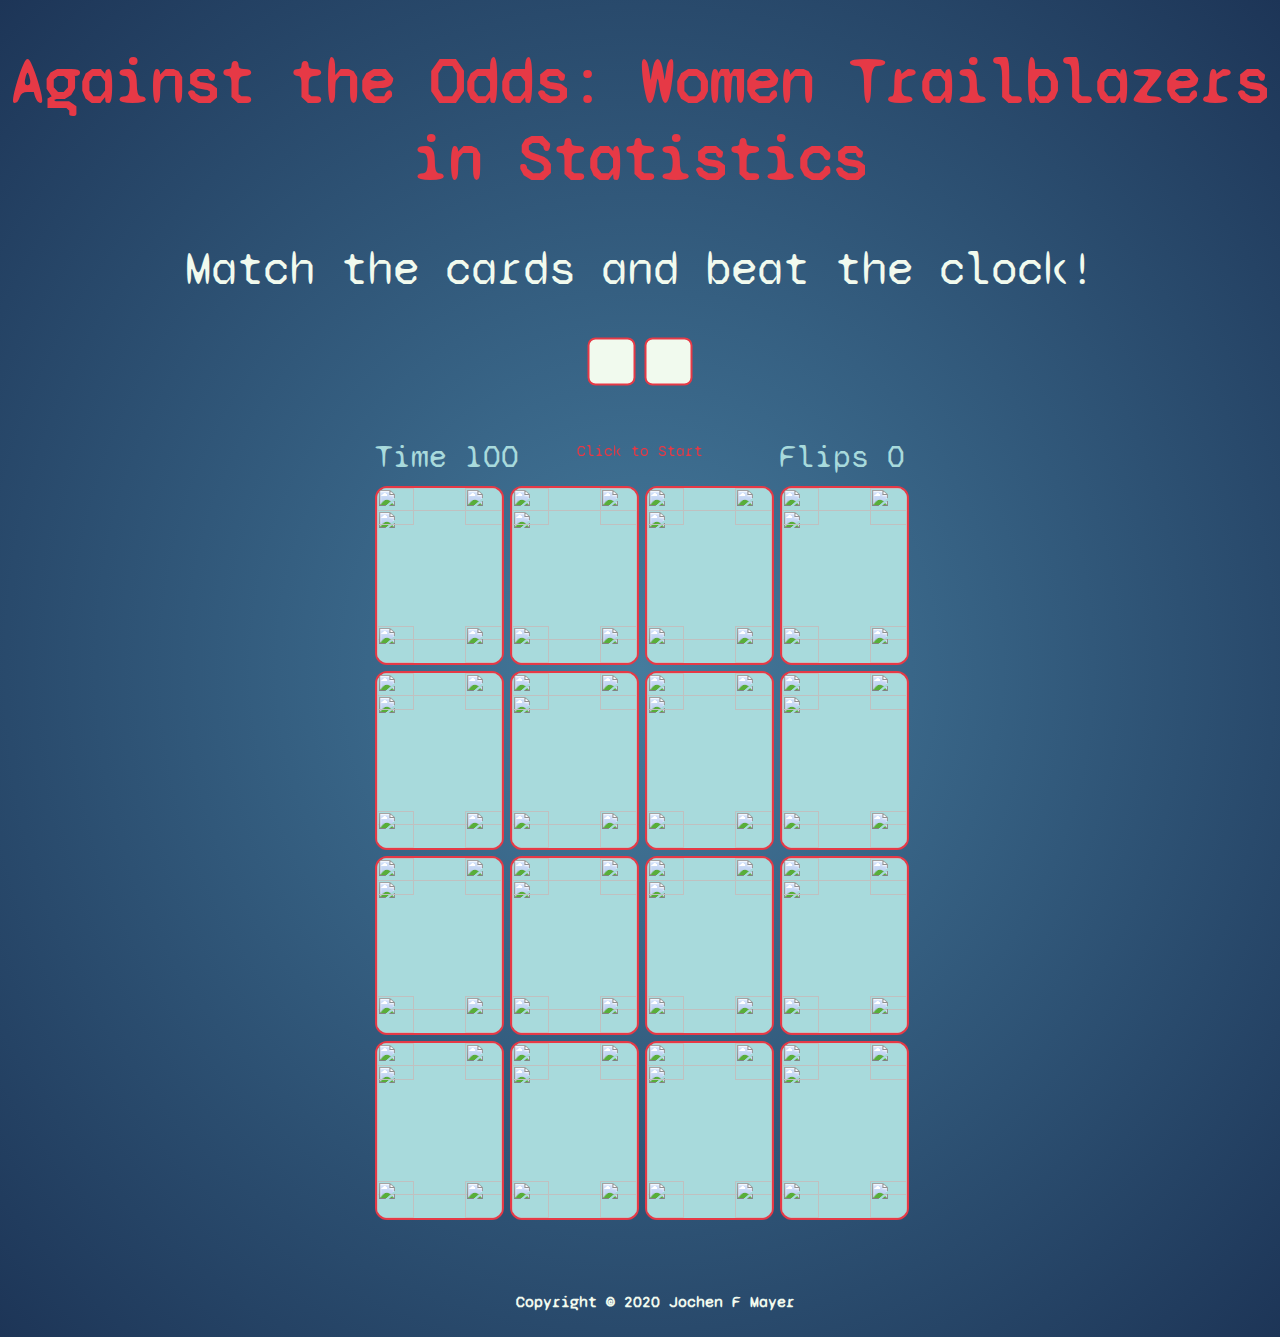
==== index.html @ 26d52919 "game buttons on html.index fixed by inserting a container and styling both container and gamebutton " ====
<!DOCTYPE html>
<html lang="en">
<head>

<title>Against the Odds</title>
<link rel="apple-touch-icon" sizes="180x180" href="/apple-touch-icon.png">
<link rel="icon" type="image/png" sizes="32x32" href="assets/images/favicon-32x32.png">
<link rel="icon" type="image/png" sizes="16x16" href="assets/images//favicon-16x16.png">
<link rel="manifest" href="/site.webmanifest">
<link href="https://fonts.googleapis.com/css2?family=Syne+Mono&display=swap" rel="stylesheet">
<link rel="stylesheet" href="https://use.fontawesome.com/releases/v5.15.1/css/all.css" integrity="sha384-vp86vTRFVJgpjF9jiIGPEEqYqlDwgyBgEF109VFjmqGmIY/Y4HV4d3Gp2irVfcrp" crossorigin="anonymous">
<link href="assets/css/styles.css" rel="stylesheet">
</head>
<body>
    <h1 class="page-title">Against the Odds: Women Trailblazers in Statistics</h1>
    <h2 class ="lead"> Match the cards and beat the clock!</h2>
    <div class="button-container">
    <div class = "gamebuttons">
        <button type= "button" class ="btn soundOn" id="soundToggler"></button>
        <button type= "button" class ="btn gameOn" id="playToggler"></button>
    </div>
    </div>
    <!--Game Overlays-->
    <div class ="overlay-text visible">
        Click to Start
    </div>
    <div id= "game-over-text" class ="overlay-text">
        GAME OVER
        <span class ="overlay-text-small">Click to Restart</span>
    </div>
    <div id= "victory-text" class ="overlay-text">
        VICTORY
    <!--button page redirect was inspired by https://www.tutorialrepublic.com/faq/how-to-redirect-to-another-web-page-using-jquery.php-->    
    <button type ="button" class ="prize-btn" onclick="pageRedirect()" id="prize-button">Click to view your prize!</button>  
    </div>
    <!--Prize Overlay - entire overlay can go out-->   
    <div class ="overlay-text" id="prize-overlay">
        <p class="prize-text"> Gertrude Cox in Egypt</p>
    <div class = "prize-content">
        <img src="assets/images/cox-egypt.gif" class="frame">
    </div>
    <div class = "prize-bio">
        <a target = "_blank" href= "https://doi.org/10.1017/S026988970800207X">
        <span class ="overlay-text-small">Click <span>here</span> for more info on Gertrude Cox in Egypt or...</span></a>    
    </div>
    <span class ="overlay-text-small">...Restart</span>    
    </div>
<!--Alerts on match - add a class of "active" to alertbox below and alertbox will appear
<div class = "alertbox" id="alertbox">
        <div class="alertbox-header">
            <div class ="title">Cora Berliner (1890-1942)</div>
            <button data-close-button class="close-button">&times;</button>
        </div>
        <div class = "alertbox-body">
       Berliner was an economist and social scientist; she had responsibility for the statistical work at the Reich Representation of Jews in Germany during Nazism and was concerned with 
       emigration of women and girls. She refused to accept opportunities to emigrate for herself before she was deported in June 1942, probably to 
       Maly Trostinec, and murdered.
        </div> 
-->
<!--add a class of active before id below (class ="active") and overlay will appear
</div>-->
<div id="overlay"></div>

        <div class ="game-container">
            <div class ="game-info-container">
                <div class= "game-info">
                    Time <span id="time-remaining">100</span>
                </div>
                <div class= "game-info">
                Flips <span id="flips">0</span>
            </div>
        </div>
        <div class="card">
        <!--visible class above needs to go - this is just to check colour changing if matched-->
            <div class="card-back card-face visible">
                <img class="female-icon female-icon-top-left" src="assets/images/femaleicon.png" alt="">
                <img class="female-icon female-icon-top-right" src="assets/images/femaleicon.png" alt="">
                <img class="female-icon female-icon-bottom-left" src="assets/images/femaleicon.png" alt="">
                <img class="female-icon female-icon-bottom-right" src="assets/images/femaleicon.png" alt="">
                <img class="normaldistribution" src="assets/images/gaussian_distrib.png" alt="">
            </div>
            <div class="card-front card-face">
                <img class="card-value data-card-value" src="assets/images/Cora-Berliner.jpg" alt="cora berliner">
                <div>Cora Berliner</div>
            </div>    
        </div>
         <div class="card">
            <div class="card-back card-face">
                <img class="female-icon female-icon-top-left" src="assets/images/femaleicon.png" alt="">
                <img class="female-icon female-icon-top-right" src="assets/images/femaleicon.png" alt="">
                <img class="female-icon female-icon-bottom-left" src="assets/images/femaleicon.png" alt="">
                <img class="female-icon female-icon-bottom-right" src="assets/images/femaleicon.png" alt="">
                <img class="normaldistribution" src="assets/images/gaussian_distrib.png" alt="">
            </div>
            <div class="card-front card-face">
                <img class="card-value" src="assets/images/Cora-Berliner.jpg" alt="cora berliner">
                <div> Cora Berliner</div>
            </div>    
        </div> <div class="card">
            <div class="card-back card-face">
                <img class="female-icon female-icon-top-left" src="assets/images/femaleicon.png" alt="">
                <img class="female-icon female-icon-top-right" src="assets/images/femaleicon.png" alt="">
                <img class="female-icon female-icon-bottom-left" src="assets/images/femaleicon.png" alt="">
                <img class="female-icon female-icon-bottom-right" src="assets/images/femaleicon.png" alt="">
                <img class="normaldistribution" src="assets/images/gaussian_distrib.png" alt="">
            </div>
            <div class="card-front card-face">
                <img class="card-value" src="assets/images/Gertrude-Cox.jpg" alt="gertrude cox">
                <div>Gertrude Cox</div>
            </div>    
        </div> <div class="card">
            <div class="card-back card-face">
                <img class="female-icon female-icon-top-left" src="assets/images/femaleicon.png" alt="">
                <img class="female-icon female-icon-top-right" src="assets/images/femaleicon.png" alt="">
                <img class="female-icon female-icon-bottom-left" src="assets/images/femaleicon.png" alt="">
                <img class="female-icon female-icon-bottom-right" src="assets/images/femaleicon.png" alt="">
                <img class="normaldistribution" src="assets/images/gaussian_distrib.png" alt="">
            </div>
            <div class="card-front card-face">
                <img class="card-value" src="assets/images/Gertrude-Cox.jpg" alt="gertrude cox">
                <div>Gertrude Cox</div>
            </div>    
        </div> <div class="card">
            <div class="card-back card-face">
                <img class="female-icon female-icon-top-left" src="assets/images/femaleicon.png" alt="">
                <img class="female-icon female-icon-top-right" src="assets/images/femaleicon.png" alt="">
                <img class="female-icon female-icon-bottom-left" src="assets/images/femaleicon.png" alt="">
                <img class="female-icon female-icon-bottom-right" src="assets/images/femaleicon.png" alt="">
                <img class="normaldistribution" src="assets/images/gaussian_distrib.png" alt="">
            </div>
            <div class="card-front card-face">
                <img class="card-value" src="assets/images/Hildegard-Bartels.jpg" alt="hildegard bartels">
                <div>Hildegard Bartels</div>
            </div>    
        </div> <div class="card">
            <div class="card-back card-face">
                <img class="female-icon female-icon-top-left" src="assets/images/femaleicon.png" alt="">
                <img class="female-icon female-icon-top-right" src="assets/images/femaleicon.png" alt="">
                <img class="female-icon female-icon-bottom-left" src="assets/images/femaleicon.png" alt="">
                <img class="female-icon female-icon-bottom-right" src="assets/images/femaleicon.png" alt="">
                <img class="normaldistribution" src="assets/images/gaussian_distrib.png" alt="">
            </div>
            <div class="card-front card-face">
                <img class="card-value" src="assets/images/Hildegard-Bartels.jpg" alt="hildegard bartels">
                <div>Hildegard Bartels</div>
            </div>    
        </div> <div class="card">
            <div class="card-back card-face">
                <img class="female-icon female-icon-top-left" src="assets/images/femaleicon.png" alt="">
                <img class="female-icon female-icon-top-right" src="assets/images/femaleicon.png" alt="">
                <img class="female-icon female-icon-bottom-left" src="assets/images/femaleicon.png" alt="">
                <img class="female-icon female-icon-bottom-right" src="assets/images/femaleicon.png" alt="">
                <img class="normaldistribution" src="assets/images/gaussian_distrib.png" alt="">
            </div>
            <div class="card-front card-face">
                <img class="card-value" src="assets/images/Janet-Norwood.jpg" alt="janet norwood">
                <div>Janet Norwood</div>
            </div>    
        </div> <div class="card">
            <div class="card-back card-face">
                <img class="female-icon female-icon-top-left" src="assets/images/femaleicon.png" alt="">
                <img class="female-icon female-icon-top-right" src="assets/images/femaleicon.png" alt="">
                <img class="female-icon female-icon-bottom-left" src="assets/images/femaleicon.png" alt="">
                <img class="female-icon female-icon-bottom-right" src="assets/images/femaleicon.png" alt="">
                <img class="normaldistribution" src="assets/images/gaussian_distrib.png" alt="">
            </div>
            <div class="card-front card-face">
                <img class="card-value" src="assets/images/Janet-Norwood.jpg" alt="janet norwood">
            <div>Janet Norwood</div>
            </div>    
        </div> <div class="card">
            <div class="card-back card-face">
                <img class="female-icon female-icon-top-left" src="assets/images/femaleicon.png" alt="">
                <img class="female-icon female-icon-top-right" src="assets/images/femaleicon.png" alt="">
                <img class="female-icon female-icon-bottom-left" src="assets/images/femaleicon.png" alt="">
                <img class="female-icon female-icon-bottom-right" src="assets/images/femaleicon.png" alt="">
                <img class="normaldistribution" src="assets/images/gaussian_distrib.png" alt="">
            </div>
            <div class="card-front card-face">
                <img class="card-value" src="assets/images/Stella-Cunliffe.gif" alt="stella cunliffe">
            <div>Stella Cunliffe</div>
            </div>    
        </div> <div class="card">
            <div class="card-back card-face">
                <img class="female-icon female-icon-top-left" src="assets/images/femaleicon.png" alt="">
                <img class="female-icon female-icon-top-right" src="assets/images/femaleicon.png" alt="">
                <img class="female-icon female-icon-bottom-left" src="assets/images/femaleicon.png" alt="">
                <img class="female-icon female-icon-bottom-right" src="assets/images/femaleicon.png" alt="">
                <img class="normaldistribution" src="assets/images/gaussian_distrib.png" alt="">
            </div>
            <div class="card-front card-face">
                <img class="card-value" src="assets/images/Stella-Cunliffe.gif" alt="stella cunliffe">
                <div>Stella Cunliffe</div>
            </div>    
        </div> <div class="card">
            <div class="card-back card-face">
                <img class="female-icon female-icon-top-left" src="assets/images/femaleicon.png" alt="">
                <img class="female-icon female-icon-top-right" src="assets/images/femaleicon.png" alt="">
                <img class="female-icon female-icon-bottom-left" src="assets/images/femaleicon.png" alt="">
                <img class="female-icon female-icon-bottom-right" src="assets/images/femaleicon.png" alt="">
                <img class="normaldistribution" src="assets/images/gaussian_distrib.png" alt="">
            </div>
            <div class="card-front card-face">
                <img class="card-value" src="assets/images/Walker-Helen-M.jpg" alt="helen walker">
                <div>Helen Walker</div>
            </div>    
        </div> <div class="card">
            <div class="card-back card-face">
                <img class="female-icon female-icon-top-left" src="assets/images/femaleicon.png" alt="">
                <img class="female-icon female-icon-top-right" src="assets/images/femaleicon.png" alt="">
                <img class="female-icon female-icon-bottom-left" src="assets/images/femaleicon.png" alt="">
                <img class="female-icon female-icon-bottom-right" src="assets/images/femaleicon.png" alt="">
                <img class="normaldistribution" src="assets/images/gaussian_distrib.png" alt="">
            </div>
            <div class="card-front card-face">
                <img class="card-value" src="assets/images/Walker-Helen-M.jpg" alt="helen walker">
                <div>Helen Walker</div>
            </div>    
        </div> <div class="card">
            <div class="card-back card-face">
                <img class="female-icon female-icon-top-left" src="assets/images/femaleicon.png" alt="">
                <img class="female-icon female-icon-top-right" src="assets/images/femaleicon.png" alt="">
                <img class="female-icon female-icon-bottom-left" src="assets/images/femaleicon.png" alt="">
                <img class="female-icon female-icon-bottom-right" src="assets/images/femaleicon.png" alt="">
                <img class="normaldistribution" src="assets/images/gaussian_distrib.png" alt="">
            </div>
            <div class="card-front card-face">
                <img class="card-value" src="assets/images/Florence-Nightingale.jpg" alt="florence nightingale">
            <div>Florence Nightingale</div>
            </div>    
        </div> <div class="card">
            <div class="card-back card-face">
                <img class="female-icon female-icon-top-left" src="assets/images/femaleicon.png" alt="">
                <img class="female-icon female-icon-top-right" src="assets/images/femaleicon.png" alt="">
                <img class="female-icon female-icon-bottom-left" src="assets/images/femaleicon.png" alt="">
                <img class="female-icon female-icon-bottom-right" src="assets/images/femaleicon.png" alt="">
                <img class="normaldistribution" src="assets/images/gaussian_distrib.png" alt="">
            </div>
            <div class="card-front card-face">
                <img class="card-value" src="assets/images/Florence-Nightingale.jpg" alt="florence nightingale">
                <div>Florence Nightingale</div>
            </div>    
        </div> <div class="card">
            <div class="card-back card-face">
                <img class="female-icon female-icon-top-left" src="assets/images/femaleicon.png" alt="">
                <img class="female-icon female-icon-top-right" src="assets/images/femaleicon.png" alt="">
                <img class="female-icon female-icon-bottom-left" src="assets/images/femaleicon.png" alt="">
                <img class="female-icon female-icon-bottom-right" src="assets/images/femaleicon.png" alt="">
                <img class="normaldistribution" src="assets/images/gaussian_distrib.png" alt="">
            </div>
            <div class="card-front card-face">
                <img class="card-value" src="assets/images/FN-David.jpg" alt="florence david">
                <div>Florence David</div>
            </div>    
        </div> <div class="card">
            <div class="card-back card-face">
                <img class="female-icon female-icon-top-left" src="assets/images/femaleicon.png" alt="">
                <img class="female-icon female-icon-top-right" src="assets/images/femaleicon.png" alt="">
                <img class="female-icon female-icon-bottom-left" src="assets/images/femaleicon.png" alt="">
                <img class="female-icon female-icon-bottom-right" src="assets/images/femaleicon.png" alt="">
                <img class="normaldistribution" src="assets/images/gaussian_distrib.png" alt="">
            </div>
            <div class="card-front card-face">
                <img class="card-value" src="assets/images/FN-David.jpg" alt="florence david">
                <div>Florence David</div>
            </div>    
        </div>
    </div>
<footer class= "container-fluid">
    <h4>Copyright &copy 2020 Jochen F Mayer </h4>
</footer>     
<script src="assets/js/script.js" async></script>
</body>
</html>
---- assets/css/styles.css ----
body {

font-family: 'Syne Mono', monospace, serif;
margin: 0;
background: radial-gradient(#457B9D, #1D3557);
box-sizing: border-box;
}



html {
    min-height: 100vh;
    cursor: url(assets/cursors/female_sci.cur), auto;
}

.page-title{

color: #E63946;
font-weight: 600;
text-align: center;
font-size: 4em;
}



.lead {

    color:#F1FAEE;
    font-weight: 400;
    font-size: 3rem;
    text-align: center;
}





.game-info-container {

grid-column: 1 / -1;
display: flex;
justify-content: space-between;
}

.game-info{

color: #A8DADC;
font-size: 2em;
}

.game-container {
    display: grid;
    grid-template-columns: repeat(4, auto);
    grid-gap: 10px; 
    margin: 50px;
    justify-content: center;
    perspective: 500px;
}


    /* idea to center buttons horizontally and vertically is from https://www.w3schools.com/howto/howto_css_center_button.asp */


.button-container {

  height: 50px;
  position: relative;
  border: none;
}

.gamebuttons {

    margin: 0;
  position: absolute;
  top: 50%;
  left: 50%;
  -ms-transform: translate(-50%, -50%);
  transform: translate(-50%, -50%);
}




#soundToggler {

    height: 3rem;
    width: 3rem;
    border: solid 2px #E63946;
    border-radius: .5rem;
    outline: none;
    background:url(/assets/images/unmute_icon.png) no-repeat;
    background-size: cover;
    background-position: center;
    background-color:#F1FAEE;

}



#playToggler {

    height: 3rem;
    width: 3rem;
    border: solid 2px #E63946;
    border-radius: .5rem;
    outline: none;
    background:url(/assets/images/pause_icon.png) no-repeat;
    background-size: cover;
    background-position: center;
    background-color:#F1FAEE;

}




.card {
position: relative;
height: 175px;
width: 125px;
transform: scale(1);
}


.card:hover {

    cursor: url("assets/cursors/FemaleIcon.cur"), auto;
}


/*idea for active card on click is from Marina Ferreira under https://www.youtube.com/watch?v=ZniVgo8U7ek&t=681s (from 11:33min) */

.card:active {

    transform: scale(.97);
     transition: transform .2s;
}

.card-face {

    position: absolute;
    width: 100%;
    height: 100%;
    display: flex;
    justify-content: center;
    align-items: center;
    border-radius: 12px;
    border-width: 1px;
    border-style: solid;
    overflow: hidden;
    backface-visibility: hidden;
    transition: transform 500ms ease-in-out; 
}



.card-face div {

display: table-cell;
  vertical-align: bottom;
  position: relative;
  top: 20px;
  opacity: 0;
  color: #F1FAEE;
  font-weight: bold;
  text-transform: uppercase;

}

.card-front img{
  -webkit-transition: all 0.5s linear;
          transition: all 0.5s linear;
  -webkit-transform: scale3d(1, 1, 1);
          transform: scale3d(1, 1, 1);
}

/*  JS as it is now adds matched attribute to card div not to card face, so I would need to add another line of code to cardMatch() that adds matched to card-face*/

.card-front:hover div{
 background: rgba(20, 19, 19, 0.5);
}

.card-front:hover div{
  opacity: 1;
  top: 0;
}


.card-front:hover img{
  -webkit-transform: scale3d(1.2, 1.2, 1);
          transform: scale3d(1.2, 1.2, 1);
}





/*.card:hover needs to go out here for .card.visible for actual game, in both lines*/
.card.visible .card-back{

transform: rotateY(-180deg);

}
.card.visible .card-front{

transform: rotateY(0)
}



.card-back {

    background-color: #A8DADC;
    border: 2px solid #E63946;
    
}


.female-icon{

position: absolute;
width: 37px;
height: 37px;
transition: width 100ms ease-in-out, height 100ms ease-in-out;

}

.card-back:hover .female-icon {

    width: 42px;
    height: 42px;
}

.female-icon-top-left{
    top: 0;
    left: 0; 
}

.female-icon-top-right{
    top: 0;
    right: 0; 

}
.female-icon-bottom-left{
    bottom: 0;
    left: 0; 
}

.female-icon-bottom-right{
    bottom: 0;
    right: 0; 
}

.normaldistribution{
    align-self: center;
    height: 130px;
    width: 125px;
    
}



.card-front{
    transform: rotateY(180deg);
    border: 2px solid #F1FAEE;
    backface-visibility: hidden;
}


.card-value {

height: 100%;
width: 100%;
position: absolute;
border-radius: 12px;
/*transition: .4s ease-in-out;
transition above is part of the animation mentioned below taken from codepen*/
}


/*Aninmation below is inspired by memory game under https://codepen.io/natewiley/pen/HBrbL (Part 1) .card:hover needs to be changed back into .card.matched for JS

.card.matched .card-value{


animation: 1s matchAnim ease-in-out;
animation-delay: .5s;

}
*/

.overlay-text{
    display: none;
    position: fixed;
    top: 0;
    right: 0;
    left: 0;
    bottom: 0;
    color: #E63946;
    justify-content: center;
    align-items: center;
    z-index: 100; 
    font-family: 'Syne Mono', monospace, serif;
    transition: background-color 500ms, font-size 500ms;


}


.overlay-text-small {
   font-size: .3em;


}

.overlay-text.visible {
    display: flex;
    flex-direction: column;
    animation: overlay-grow 500ms forwards;

}


.overlay-text p {

font-size: 5.5rem;
}


.prize-bio a{

    color: #E63946;
}


.prize-btn {

font-family: 'Syne Mono', monospace, serif;
font-size: 2rem;
color:#E63946;
margin-top: 1rem;
background-color: transparent;
border: 1px solid #E63946;

}






/*Prize info gallery*/

.main {

    max-width: 1000px;
    margin: auto;
}

.row {

    margin: 16px;

}


.row,
.row > .column {
  padding: 6px;
}

.column {
  
float: left;
max-width: 250px;
max-height: 250px;
   

}

.row:after {
  content: "";
  display: table;
  clear: both;
}


.content {
  background-color:#F1FAEE;
  padding: 10px;

}



.prize-image {

    border-radius: 12px;
    width: 25%;

    box-shadow: 0 1px 3px rgba(0,0,0,0.12), 0 1px 2px rgba(0,0,0,0.24);
  transition: all 0.3s cubic-bezier(.25,.8,.25,1);
}

.prize-image:hover {
  box-shadow: 0 14px 28px rgba(0,0,0,0.25), 0 10px 10px rgba(0,0,0,0.22);
}


.restart-btn {

font-family: 'Syne Mono', monospace, serif;
text-align: center;
font-size: 3rem;
color:#E63946;
margin-top: 1rem;
background-color: transparent;
border: 1px solid #E63946;

}


/* Responsive picture frame taken from https://codepen.io/dudleystorey/pen/yyZpeX */
img.frame {
  border-image: url('//s3-us-west-2.amazonaws.com/s.cdpn.io/4273/frame.png') 93 92 87 92 stretch stretch; 
  border-color: #f4be52;
  border-style: inset;
  border-width: 60px;
  display: block;
  width: 120%;
  height: auto;
  background-color: black;
  margin: 0;
}



/*Alertbox*/

.alertbox {
    position:fixed;
    top: 70%;
    left: 80%;
    transform: translate(-50%, -80%) scale(0);
    transition: 200ms ease-in-out;
    border: 2px solid #E63946;
    border-radius: 10px;
    z-index: 10;
    background-color:#F1FAEE;
    width: 500px;
    max-width: 80%;
}


.alertbox.active {

transform: translate(-50%, -80%) scale(1);
}

.alertbox-header{

padding: 10px 15px;
display: flex;
justify-content: space-between;
align-items: center;
border-bottom: 1.5px solid black;

}

/*for some reason sytling of header does not show as it should, but if I change to .title only, it does*/
.alertbox-header.title {

font-size: 1.25rem;
font-weight: bold;
}

.alertbox-header .close-button {

    border: none;
    outline: none;
    background: none;
    font-size: 1.25rem;
    font-weight: bold;
}

.alertbox-header.close-button:hover {

    cursor: url("assets/cursors/FemaleIcon.cur"), auto;
}

.alertbox-body {

    padding: 10px 15px;
}


/*#overlay {

    position: fixed;
    opacity: 0;
    transition: 200ms ease-in-out;
    top: 0;
    left: 0;
    right: 0;
    bottom: 0;
    /*z-index: 100;*/
    /*background-color: rgba(0,0,0,.8);
    pointer-events: none;
    /*so that the overlay won't capture click events, so to be able to click on anything outside the modal when the overlay is not active*/

/*}


#overlay.active {

opacity: 1;
pointer-events: all;

}*/



footer {

    margin: 0;
    background-color: transparent;
    padding: 5px;
    color: #F1FAEE;
    text-align: center;
    display: block;
}

.container-fluid {

    width: 100%;
    padding-right: 15px;
    padding-left: 15px;
    margin-right: auto;
    margin-left: auto;

}







@keyframes overlay-grow {
    from {
        background-color: rgba(0,0,0,0);
        font-size: 0;
    }
    to {
        background-color: rgba(0,0,0,.8);
        font-size: 10em;
    }

}

/*Aninmation below is inspired by memory game under https://codepen.io/natewiley/pen/HBrbL (Part 2)*/


@keyframes matchAnim {
	0% { 
		background: #E63946;
	}
	100% {
		background: #A8DADC;
	}
}


@media (max-width: 900px) {

    .column {
        width: 50%;
    }
}

@media (max-width: 600px) {

    .game-container {
        grid-template-columns: repeat(2, auto);

    }

    .game-info-container {
        flex-direction: column;
        align-items: center;
    }

  img.frame { 
    border-width: 0px;
    width: 100%; }
    }
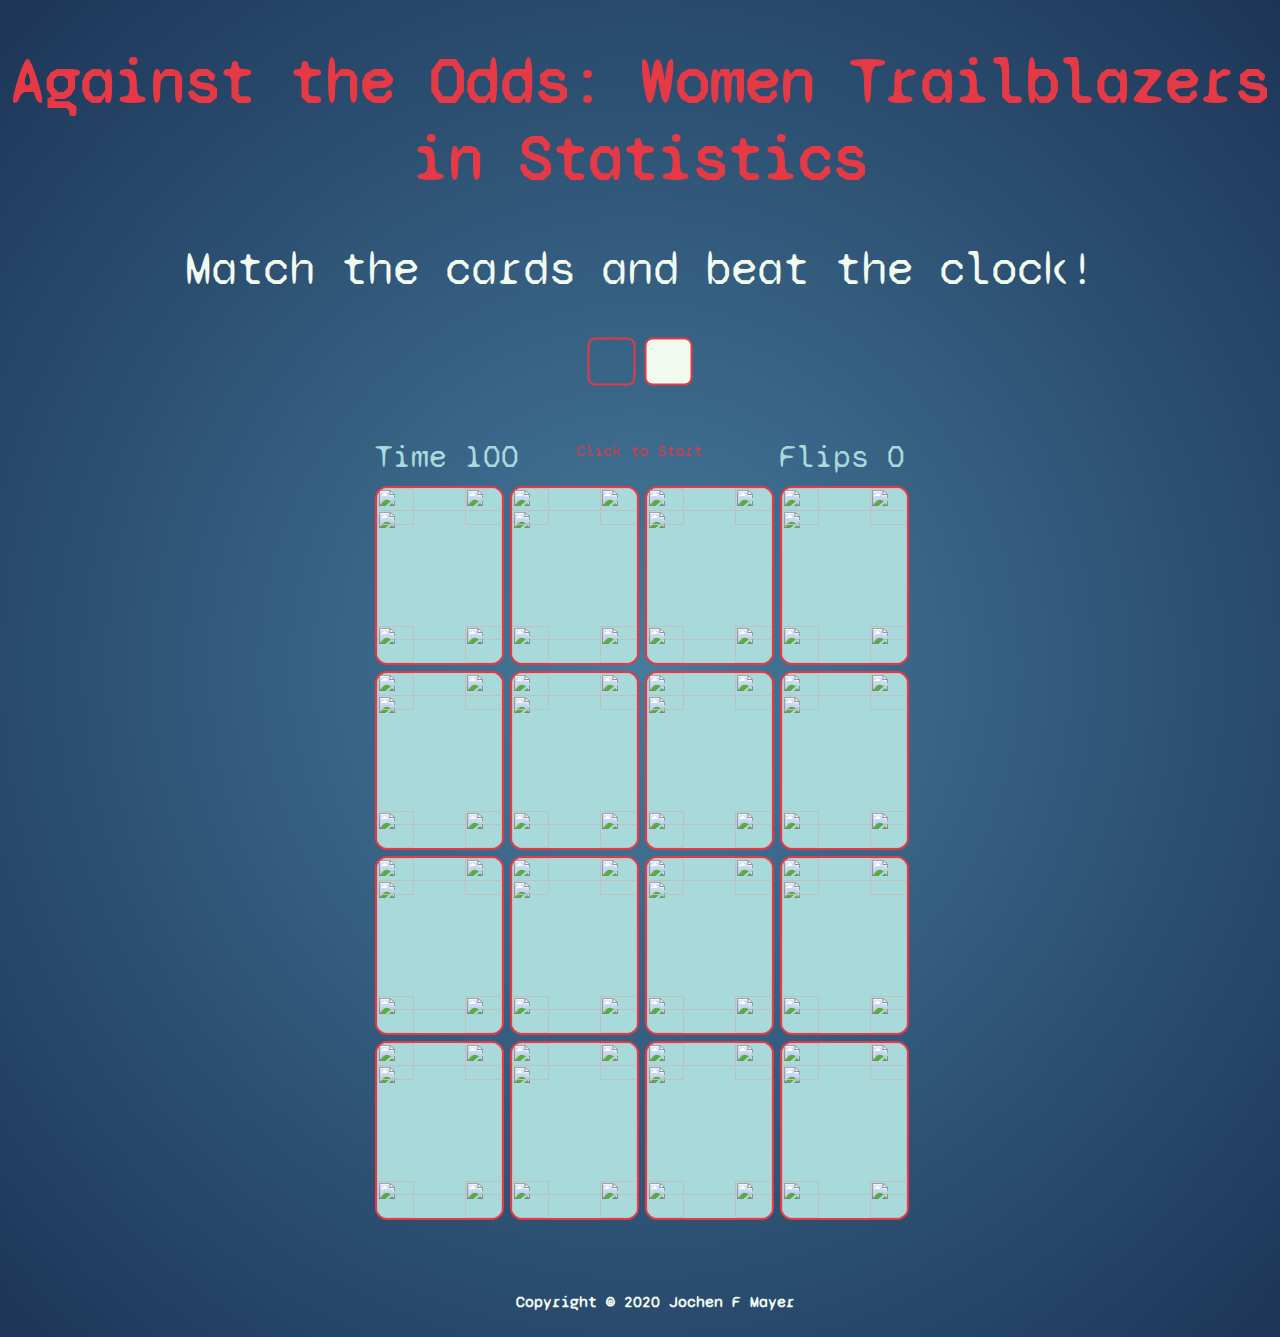
==== commit 82bb0813: "continued with Readme and deleted old code no longer needed such as alert boxes and old prize overla" ====
--- a/index.html
+++ b/index.html
@@ -1,15 +1,14 @@
 <!DOCTYPE html>
 <html lang="en">
 <head>
-
-<title>Against the Odds</title>
-<link rel="apple-touch-icon" sizes="180x180" href="/apple-touch-icon.png">
-<link rel="icon" type="image/png" sizes="32x32" href="assets/images/favicon-32x32.png">
-<link rel="icon" type="image/png" sizes="16x16" href="assets/images//favicon-16x16.png">
-<link rel="manifest" href="/site.webmanifest">
-<link href="https://fonts.googleapis.com/css2?family=Syne+Mono&display=swap" rel="stylesheet">
-<link rel="stylesheet" href="https://use.fontawesome.com/releases/v5.15.1/css/all.css" integrity="sha384-vp86vTRFVJgpjF9jiIGPEEqYqlDwgyBgEF109VFjmqGmIY/Y4HV4d3Gp2irVfcrp" crossorigin="anonymous">
-<link href="assets/css/styles.css" rel="stylesheet">
+    <title>Against the Odds</title>
+    <link rel="apple-touch-icon" sizes="180x180" href="/apple-touch-icon.png">
+    <link rel="icon" type="image/png" sizes="32x32" href="assets/images/favicon-32x32.png">
+    <link rel="icon" type="image/png" sizes="16x16" href="assets/images//favicon-16x16.png">
+    <link rel="manifest" href="/site.webmanifest">
+    <link href="https://fonts.googleapis.com/css2?family=Syne+Mono&display=swap" rel="stylesheet">
+    <link rel="stylesheet" href="https://use.fontawesome.com/releases/v5.15.1/css/all.css" integrity="sha384-vp86vTRFVJgpjF9jiIGPEEqYqlDwgyBgEF109VFjmqGmIY/Y4HV4d3Gp2irVfcrp" crossorigin="anonymous">
+    <link href="assets/css/styles.css" rel="stylesheet">
 </head>
 <body>
     <h1 class="page-title">Against the Odds: Women Trailblazers in Statistics</h1>
@@ -30,37 +29,10 @@
     </div>
     <div id= "victory-text" class ="overlay-text">
         VICTORY
-    <!--button page redirect was inspired by https://www.tutorialrepublic.com/faq/how-to-redirect-to-another-web-page-using-jquery.php-->    
+       
     <button type ="button" class ="prize-btn" onclick="pageRedirect()" id="prize-button">Click to view your prize!</button>  
     </div>
-    <!--Prize Overlay - entire overlay can go out-->   
-    <div class ="overlay-text" id="prize-overlay">
-        <p class="prize-text"> Gertrude Cox in Egypt</p>
-    <div class = "prize-content">
-        <img src="assets/images/cox-egypt.gif" class="frame">
-    </div>
-    <div class = "prize-bio">
-        <a target = "_blank" href= "https://doi.org/10.1017/S026988970800207X">
-        <span class ="overlay-text-small">Click <span>here</span> for more info on Gertrude Cox in Egypt or...</span></a>    
-    </div>
-    <span class ="overlay-text-small">...Restart</span>    
-    </div>
-<!--Alerts on match - add a class of "active" to alertbox below and alertbox will appear
-<div class = "alertbox" id="alertbox">
-        <div class="alertbox-header">
-            <div class ="title">Cora Berliner (1890-1942)</div>
-            <button data-close-button class="close-button">&times;</button>
-        </div>
-        <div class = "alertbox-body">
-       Berliner was an economist and social scientist; she had responsibility for the statistical work at the Reich Representation of Jews in Germany during Nazism and was concerned with 
-       emigration of women and girls. She refused to accept opportunities to emigrate for herself before she was deported in June 1942, probably to 
-       Maly Trostinec, and murdered.
-        </div> 
--->
-<!--add a class of active before id below (class ="active") and overlay will appear
-</div>-->
-<div id="overlay"></div>
-
+<!--<div id="overlay"></div>-->
         <div class ="game-container">
             <div class ="game-info-container">
                 <div class= "game-info">
@@ -72,15 +44,15 @@
         </div>
         <div class="card">
         <!--visible class above needs to go - this is just to check colour changing if matched-->
-            <div class="card-back card-face visible">
-                <img class="female-icon female-icon-top-left" src="assets/images/femaleicon.png" alt="">
-                <img class="female-icon female-icon-top-right" src="assets/images/femaleicon.png" alt="">
-                <img class="female-icon female-icon-bottom-left" src="assets/images/femaleicon.png" alt="">
-                <img class="female-icon female-icon-bottom-right" src="assets/images/femaleicon.png" alt="">
-                <img class="normaldistribution" src="assets/images/gaussian_distrib.png" alt="">
-            </div>
-            <div class="card-front card-face">
-                <img class="card-value data-card-value" src="assets/images/Cora-Berliner.jpg" alt="cora berliner">
+            <div class="card-back card-face">
+                <img class="female-icon female-icon-top-left" src="assets/images/femaleicon.png" alt="">
+                <img class="female-icon female-icon-top-right" src="assets/images/femaleicon.png" alt="">
+                <img class="female-icon female-icon-bottom-left" src="assets/images/femaleicon.png" alt="">
+                <img class="female-icon female-icon-bottom-right" src="assets/images/femaleicon.png" alt="">
+                <img class="normaldistribution" src="assets/images/gaussian_distrib.png" alt="">
+            </div>
+            <div class="card-front card-face">
+                <img class="card-value data-cora" src="assets/images/Cora-Berliner.jpg" alt="cora berliner">
                 <div>Cora Berliner</div>
             </div>    
         </div>
@@ -93,7 +65,7 @@
                 <img class="normaldistribution" src="assets/images/gaussian_distrib.png" alt="">
             </div>
             <div class="card-front card-face">
-                <img class="card-value" src="assets/images/Cora-Berliner.jpg" alt="cora berliner">
+                <img class="card-value data-cora" src="assets/images/Cora-Berliner.jpg" alt="cora berliner">
                 <div> Cora Berliner</div>
             </div>    
         </div> <div class="card">
@@ -105,7 +77,7 @@
                 <img class="normaldistribution" src="assets/images/gaussian_distrib.png" alt="">
             </div>
             <div class="card-front card-face">
-                <img class="card-value" src="assets/images/Gertrude-Cox.jpg" alt="gertrude cox">
+                <img class="card-value data-gertrude" src="assets/images/Gertrude-Cox.jpg" alt="gertrude cox">
                 <div>Gertrude Cox</div>
             </div>    
         </div> <div class="card">
@@ -117,7 +89,7 @@
                 <img class="normaldistribution" src="assets/images/gaussian_distrib.png" alt="">
             </div>
             <div class="card-front card-face">
-                <img class="card-value" src="assets/images/Gertrude-Cox.jpg" alt="gertrude cox">
+                <img class="card-value data-gertrude" src="assets/images/Gertrude-Cox.jpg" alt="gertrude cox">
                 <div>Gertrude Cox</div>
             </div>    
         </div> <div class="card">
@@ -129,7 +101,7 @@
                 <img class="normaldistribution" src="assets/images/gaussian_distrib.png" alt="">
             </div>
             <div class="card-front card-face">
-                <img class="card-value" src="assets/images/Hildegard-Bartels.jpg" alt="hildegard bartels">
+                <img class="card-value data-hildegard" src="assets/images/Hildegard-Bartels.jpg" alt="hildegard bartels">
                 <div>Hildegard Bartels</div>
             </div>    
         </div> <div class="card">
@@ -141,7 +113,7 @@
                 <img class="normaldistribution" src="assets/images/gaussian_distrib.png" alt="">
             </div>
             <div class="card-front card-face">
-                <img class="card-value" src="assets/images/Hildegard-Bartels.jpg" alt="hildegard bartels">
+                <img class="card-value data-hildegard" src="assets/images/Hildegard-Bartels.jpg" alt="hildegard bartels">
                 <div>Hildegard Bartels</div>
             </div>    
         </div> <div class="card">
@@ -153,7 +125,7 @@
                 <img class="normaldistribution" src="assets/images/gaussian_distrib.png" alt="">
             </div>
             <div class="card-front card-face">
-                <img class="card-value" src="assets/images/Janet-Norwood.jpg" alt="janet norwood">
+                <img class="card-value data-janet" src="assets/images/Janet-Norwood.jpg" alt="janet norwood">
                 <div>Janet Norwood</div>
             </div>    
         </div> <div class="card">
@@ -165,7 +137,7 @@
                 <img class="normaldistribution" src="assets/images/gaussian_distrib.png" alt="">
             </div>
             <div class="card-front card-face">
-                <img class="card-value" src="assets/images/Janet-Norwood.jpg" alt="janet norwood">
+                <img class="card-value data-janet" src="assets/images/Janet-Norwood.jpg" alt="janet norwood">
             <div>Janet Norwood</div>
             </div>    
         </div> <div class="card">
@@ -177,7 +149,7 @@
                 <img class="normaldistribution" src="assets/images/gaussian_distrib.png" alt="">
             </div>
             <div class="card-front card-face">
-                <img class="card-value" src="assets/images/Stella-Cunliffe.gif" alt="stella cunliffe">
+                <img class="card-value data-stella" src="assets/images/Stella-Cunliffe.gif" alt="stella cunliffe">
             <div>Stella Cunliffe</div>
             </div>    
         </div> <div class="card">
@@ -189,7 +161,7 @@
                 <img class="normaldistribution" src="assets/images/gaussian_distrib.png" alt="">
             </div>
             <div class="card-front card-face">
-                <img class="card-value" src="assets/images/Stella-Cunliffe.gif" alt="stella cunliffe">
+                <img class="card-value data-stella" src="assets/images/Stella-Cunliffe.gif" alt="stella cunliffe">
                 <div>Stella Cunliffe</div>
             </div>    
         </div> <div class="card">
@@ -201,7 +173,7 @@
                 <img class="normaldistribution" src="assets/images/gaussian_distrib.png" alt="">
             </div>
             <div class="card-front card-face">
-                <img class="card-value" src="assets/images/Walker-Helen-M.jpg" alt="helen walker">
+                <img class="card-value data-helen" src="assets/images/Walker-Helen-M.jpg" alt="helen walker">
                 <div>Helen Walker</div>
             </div>    
         </div> <div class="card">
@@ -213,7 +185,7 @@
                 <img class="normaldistribution" src="assets/images/gaussian_distrib.png" alt="">
             </div>
             <div class="card-front card-face">
-                <img class="card-value" src="assets/images/Walker-Helen-M.jpg" alt="helen walker">
+                <img class="card-value data-helen" src="assets/images/Walker-Helen-M.jpg" alt="helen walker">
                 <div>Helen Walker</div>
             </div>    
         </div> <div class="card">
@@ -225,7 +197,7 @@
                 <img class="normaldistribution" src="assets/images/gaussian_distrib.png" alt="">
             </div>
             <div class="card-front card-face">
-                <img class="card-value" src="assets/images/Florence-Nightingale.jpg" alt="florence nightingale">
+                <img class="card-value data-florence" src="assets/images/Florence-Nightingale.jpg" alt="florence nightingale">
             <div>Florence Nightingale</div>
             </div>    
         </div> <div class="card">
@@ -237,7 +209,7 @@
                 <img class="normaldistribution" src="assets/images/gaussian_distrib.png" alt="">
             </div>
             <div class="card-front card-face">
-                <img class="card-value" src="assets/images/Florence-Nightingale.jpg" alt="florence nightingale">
+                <img class="card-value data-florence" src="assets/images/Florence-Nightingale.jpg" alt="florence nightingale">
                 <div>Florence Nightingale</div>
             </div>    
         </div> <div class="card">
--- a/assets/css/styles.css
+++ b/assets/css/styles.css
@@ -10,7 +10,7 @@
 
 html {
     min-height: 100vh;
-    cursor: url(assets/cursors/female_sci.cur), auto;
+    cursor: url(/assets/cursors/female_sci.cur), auto;
 }
 
 .page-title{
@@ -58,7 +58,7 @@
 }
 
 
-    /* idea to center buttons horizontally and vertically is from https://www.w3schools.com/howto/howto_css_center_button.asp */
+    /* idea to center buttons horizontally and vertically as below is inspired by https://www.w3schools.com/howto/howto_css_center_button.asp */
 
 
 .button-container {
@@ -88,10 +88,10 @@
     border: solid 2px #E63946;
     border-radius: .5rem;
     outline: none;
-    background:url(/assets/images/unmute_icon.png) no-repeat;
+    background:url(https://upload.wikimedia.org/wikipedia/commons/2/21/Speaker_Icon.svg) no-repeat;
     background-size: cover;
     background-position: center;
-    background-color:#F1FAEE;
+    background-color: #F1FAEE;
 
 }
 
@@ -107,7 +107,7 @@
     background:url(/assets/images/pause_icon.png) no-repeat;
     background-size: cover;
     background-position: center;
-    background-color:#F1FAEE;
+    background-color: #F1FAEE;
 
 }
 
@@ -124,7 +124,7 @@
 
 .card:hover {
 
-    cursor: url("assets/cursors/FemaleIcon.cur"), auto;
+    cursor: url("/assets/cursors/FemaleIcon.cur"), auto;
 }
 
 
@@ -154,7 +154,7 @@
 
 
 
-.card-face div {
+/*.card-face div {
 
 display: table-cell;
   vertical-align: bottom;
@@ -164,6 +164,7 @@
   color: #F1FAEE;
   font-weight: bold;
   text-transform: uppercase;
+  text-align: center;
 
 }
 
@@ -174,9 +175,9 @@
           transform: scale3d(1, 1, 1);
 }
 
-/*  JS as it is now adds matched attribute to card div not to card face, so I would need to add another line of code to cardMatch() that adds matched to card-face*/
-
-.card-front:hover div{
+/*  JS as it is now adds matched attribute to card div not to card-front, so I would need to add another line of code to cardMatch() that adds matched to card-front*/
+
+/*.card-front:hover div{
  background: rgba(20, 19, 19, 0.5);
 }
 
@@ -346,65 +347,72 @@
 
 
 
-
-
-
 /*Prize info gallery*/
 
-.main {
-
-    max-width: 1000px;
-    margin: auto;
-}
-
-.row {
-
-    margin: 16px;
-
-}
-
-
-.row,
-.row > .column {
-  padding: 6px;
-}
-
-.column {
+.grid {
+  max-width: 1000px;
+  margin: 0 auto;
+  display: -webkit-box;
+  display: -ms-flexbox;
+  display: flex;
+  -ms-flex-wrap: wrap;
+      flex-wrap: wrap;
+  -webkit-box-pack: center;
+      -ms-flex-pack: center;
+          justify-content: center;
+}
+
+
+.grid-item {
+  min-width: 250px;
+  max-width: 250px;
+  -webkit-box-flex: 1;
+      -ms-flex: 1 1 250px;
+          flex: 1 1 250px;
+  padding-left: .5rem;
+  padding-right: .5rem;
+  margin-bottom: 1rem;
+}
+
+
+.wrapper {
+  padding: 2rem 0;
+  text-align: center;
+}
+
+
+.grid-item figure {
+  padding: 0;
+  margin: 0;
+  box-shadow: 0px 0px 6px 0px rgba(0, 0, 0, 0.05);
+}
+
+
+.grid-item figure img {
+  display: block;
+  width: 100%;
+  height: 100%;
   
-float: left;
-max-width: 250px;
-max-height: 250px;
-   
-
-}
-
-.row:after {
-  content: "";
-  display: table;
-  clear: both;
-}
-
-
-.content {
-  background-color:#F1FAEE;
-  padding: 10px;
-
-}
-
-
-
-.prize-image {
-
-    border-radius: 12px;
-    width: 25%;
-
+  
+    
     box-shadow: 0 1px 3px rgba(0,0,0,0.12), 0 1px 2px rgba(0,0,0,0.24);
   transition: all 0.3s cubic-bezier(.25,.8,.25,1);
 }
 
-.prize-image:hover {
+.grid-item figure:hover {
   box-shadow: 0 14px 28px rgba(0,0,0,0.25), 0 10px 10px rgba(0,0,0,0.22);
 }
+
+
+
+.grid-item figcaption {
+  display: block;
+  font-weight: bold;
+  padding: .625rem .5rem;
+  background:#F1FAEE;
+;
+}
+
 
 
 .restart-btn {
@@ -485,7 +493,7 @@
 
 .alertbox-header.close-button:hover {
 
-    cursor: url("assets/cursors/FemaleIcon.cur"), auto;
+    cursor: url("/assets/cursors/FemaleIcon.cur"), auto;
 }
 
 .alertbox-body {
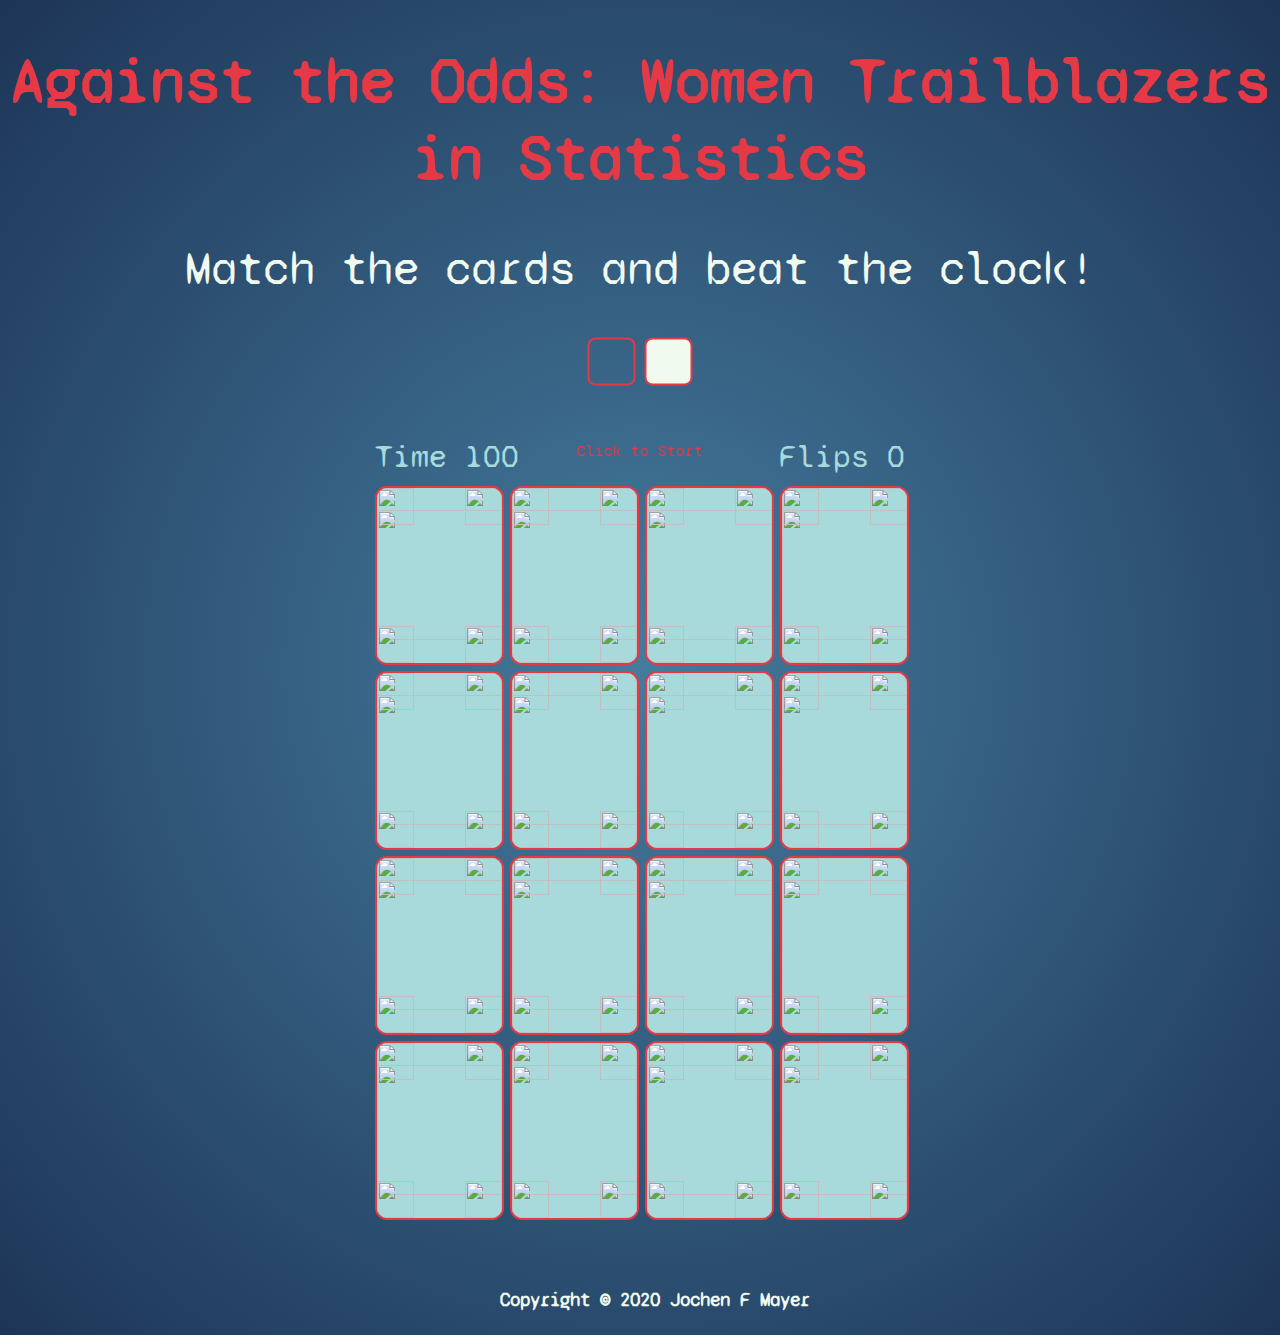
==== commit 43ac6891: "added new cursor PNGs in attempt to fix bug but cursor is still not showing. Added some testing desc" ====
--- a/index.html
+++ b/index.html
@@ -6,6 +6,9 @@
     <link rel="icon" type="image/png" sizes="32x32" href="assets/images/favicon-32x32.png">
     <link rel="icon" type="image/png" sizes="16x16" href="assets/images//favicon-16x16.png">
     <link rel="manifest" href="/site.webmanifest">
+    <meta name="viewport" content="width=device-width, initial-scale=1">
+    <meta name="Description" content="Author: Mayer, Jochen F. A memory card game about women who were trailblazers and outstanding contributors to Statistics, for entertainment and 
+    educational purposes">
     <link href="https://fonts.googleapis.com/css2?family=Syne+Mono&display=swap" rel="stylesheet">
     <link rel="stylesheet" href="https://use.fontawesome.com/releases/v5.15.1/css/all.css" integrity="sha384-vp86vTRFVJgpjF9jiIGPEEqYqlDwgyBgEF109VFjmqGmIY/Y4HV4d3Gp2irVfcrp" crossorigin="anonymous">
     <link href="assets/css/styles.css" rel="stylesheet">
@@ -32,7 +35,7 @@
        
     <button type ="button" class ="prize-btn" onclick="pageRedirect()" id="prize-button">Click to view your prize!</button>  
     </div>
-<!--<div id="overlay"></div>-->
+    <!--game container and info-->
         <div class ="game-container">
             <div class ="game-info-container">
                 <div class= "game-info">
@@ -42,17 +45,17 @@
                 Flips <span id="flips">0</span>
             </div>
         </div>
+    <!--cards-->    
         <div class="card">
-        <!--visible class above needs to go - this is just to check colour changing if matched-->
-            <div class="card-back card-face">
-                <img class="female-icon female-icon-top-left" src="assets/images/femaleicon.png" alt="">
-                <img class="female-icon female-icon-top-right" src="assets/images/femaleicon.png" alt="">
-                <img class="female-icon female-icon-bottom-left" src="assets/images/femaleicon.png" alt="">
-                <img class="female-icon female-icon-bottom-right" src="assets/images/femaleicon.png" alt="">
-                <img class="normaldistribution" src="assets/images/gaussian_distrib.png" alt="">
-            </div>
-            <div class="card-front card-face">
-                <img class="card-value data-cora" src="assets/images/Cora-Berliner.jpg" alt="cora berliner">
+            <div class="card-back card-face">
+                <img class="female-icon female-icon-top-left" src="assets/images/femaleicon.png" alt="">
+                <img class="female-icon female-icon-top-right" src="assets/images/femaleicon.png" alt="">
+                <img class="female-icon female-icon-bottom-left" src="assets/images/femaleicon.png" alt="">
+                <img class="female-icon female-icon-bottom-right" src="assets/images/femaleicon.png" alt="">
+                <img class="normaldistribution" src="assets/images/gaussian_distrib.png" alt="">
+            </div>
+            <div class="card-front card-face">
+                <img class="card-value" src="assets/images/cora-berliner.jpg" alt="cora berliner">
                 <div>Cora Berliner</div>
             </div>    
         </div>
@@ -65,7 +68,7 @@
                 <img class="normaldistribution" src="assets/images/gaussian_distrib.png" alt="">
             </div>
             <div class="card-front card-face">
-                <img class="card-value data-cora" src="assets/images/Cora-Berliner.jpg" alt="cora berliner">
+                <img class="card-value" src="assets/images/cora-berliner.jpg" alt="cora berliner">
                 <div> Cora Berliner</div>
             </div>    
         </div> <div class="card">
@@ -77,7 +80,7 @@
                 <img class="normaldistribution" src="assets/images/gaussian_distrib.png" alt="">
             </div>
             <div class="card-front card-face">
-                <img class="card-value data-gertrude" src="assets/images/Gertrude-Cox.jpg" alt="gertrude cox">
+                <img class="card-value" src="assets/images/gertrude-cox.jpg" alt="gertrude cox">
                 <div>Gertrude Cox</div>
             </div>    
         </div> <div class="card">
@@ -89,7 +92,7 @@
                 <img class="normaldistribution" src="assets/images/gaussian_distrib.png" alt="">
             </div>
             <div class="card-front card-face">
-                <img class="card-value data-gertrude" src="assets/images/Gertrude-Cox.jpg" alt="gertrude cox">
+                <img class="card-value" src="assets/images/gertrude-cox.jpg" alt="gertrude cox">
                 <div>Gertrude Cox</div>
             </div>    
         </div> <div class="card">
@@ -101,7 +104,7 @@
                 <img class="normaldistribution" src="assets/images/gaussian_distrib.png" alt="">
             </div>
             <div class="card-front card-face">
-                <img class="card-value data-hildegard" src="assets/images/Hildegard-Bartels.jpg" alt="hildegard bartels">
+                <img class="card-value" src="assets/images/hildegard-bartels.jpg" alt="hildegard bartels">
                 <div>Hildegard Bartels</div>
             </div>    
         </div> <div class="card">
@@ -113,7 +116,7 @@
                 <img class="normaldistribution" src="assets/images/gaussian_distrib.png" alt="">
             </div>
             <div class="card-front card-face">
-                <img class="card-value data-hildegard" src="assets/images/Hildegard-Bartels.jpg" alt="hildegard bartels">
+                <img class="card-value" src="assets/images/hildegard-bartels.jpg" alt="hildegard bartels">
                 <div>Hildegard Bartels</div>
             </div>    
         </div> <div class="card">
@@ -125,7 +128,7 @@
                 <img class="normaldistribution" src="assets/images/gaussian_distrib.png" alt="">
             </div>
             <div class="card-front card-face">
-                <img class="card-value data-janet" src="assets/images/Janet-Norwood.jpg" alt="janet norwood">
+                <img class="card-value" src="assets/images/janet-norwood.jpg" alt="janet norwood">
                 <div>Janet Norwood</div>
             </div>    
         </div> <div class="card">
@@ -137,7 +140,7 @@
                 <img class="normaldistribution" src="assets/images/gaussian_distrib.png" alt="">
             </div>
             <div class="card-front card-face">
-                <img class="card-value data-janet" src="assets/images/Janet-Norwood.jpg" alt="janet norwood">
+                <img class="card-value" src="assets/images/janet-norwood.jpg" alt="janet norwood">
             <div>Janet Norwood</div>
             </div>    
         </div> <div class="card">
@@ -149,7 +152,7 @@
                 <img class="normaldistribution" src="assets/images/gaussian_distrib.png" alt="">
             </div>
             <div class="card-front card-face">
-                <img class="card-value data-stella" src="assets/images/Stella-Cunliffe.gif" alt="stella cunliffe">
+                <img class="card-value" src="assets/images/stella-cunliffe.jpg" alt="stella cunliffe">
             <div>Stella Cunliffe</div>
             </div>    
         </div> <div class="card">
@@ -161,7 +164,7 @@
                 <img class="normaldistribution" src="assets/images/gaussian_distrib.png" alt="">
             </div>
             <div class="card-front card-face">
-                <img class="card-value data-stella" src="assets/images/Stella-Cunliffe.gif" alt="stella cunliffe">
+                <img class="card-value" src="assets/images/stella-cunliffe.jpg" alt="stella cunliffe">
                 <div>Stella Cunliffe</div>
             </div>    
         </div> <div class="card">
@@ -173,7 +176,7 @@
                 <img class="normaldistribution" src="assets/images/gaussian_distrib.png" alt="">
             </div>
             <div class="card-front card-face">
-                <img class="card-value data-helen" src="assets/images/Walker-Helen-M.jpg" alt="helen walker">
+                <img class="card-value" src="assets/images/helen-walker.jpg" alt="helen walker">
                 <div>Helen Walker</div>
             </div>    
         </div> <div class="card">
@@ -185,7 +188,7 @@
                 <img class="normaldistribution" src="assets/images/gaussian_distrib.png" alt="">
             </div>
             <div class="card-front card-face">
-                <img class="card-value data-helen" src="assets/images/Walker-Helen-M.jpg" alt="helen walker">
+                <img class="card-value" src="assets/images/helen-walker.jpg" alt="helen walker">
                 <div>Helen Walker</div>
             </div>    
         </div> <div class="card">
@@ -197,7 +200,7 @@
                 <img class="normaldistribution" src="assets/images/gaussian_distrib.png" alt="">
             </div>
             <div class="card-front card-face">
-                <img class="card-value data-florence" src="assets/images/Florence-Nightingale.jpg" alt="florence nightingale">
+                <img class="card-value" src="assets/images/florence-nightingale.jpg" alt="florence nightingale">
             <div>Florence Nightingale</div>
             </div>    
         </div> <div class="card">
@@ -209,7 +212,7 @@
                 <img class="normaldistribution" src="assets/images/gaussian_distrib.png" alt="">
             </div>
             <div class="card-front card-face">
-                <img class="card-value data-florence" src="assets/images/Florence-Nightingale.jpg" alt="florence nightingale">
+                <img class="card-value" src="assets/images/florence-nightingale.jpg" alt="florence nightingale">
                 <div>Florence Nightingale</div>
             </div>    
         </div> <div class="card">
@@ -221,7 +224,7 @@
                 <img class="normaldistribution" src="assets/images/gaussian_distrib.png" alt="">
             </div>
             <div class="card-front card-face">
-                <img class="card-value" src="assets/images/FN-David.jpg" alt="florence david">
+                <img class="card-value" src="assets/images/fn-david.jpg" alt="florence david">
                 <div>Florence David</div>
             </div>    
         </div> <div class="card">
@@ -233,13 +236,14 @@
                 <img class="normaldistribution" src="assets/images/gaussian_distrib.png" alt="">
             </div>
             <div class="card-front card-face">
-                <img class="card-value" src="assets/images/FN-David.jpg" alt="florence david">
+                <img class="card-value" src="assets/images/fn-david.jpg" alt="florence david">
                 <div>Florence David</div>
             </div>    
         </div>
     </div>
+    <!--footer-->
 <footer class= "container-fluid">
-    <h4>Copyright &copy 2020 Jochen F Mayer </h4>
+    <h3>Copyright &copy 2020 Jochen F Mayer </h3>
 </footer>     
 <script src="assets/js/script.js" async></script>
 </body>
--- a/assets/css/styles.css
+++ b/assets/css/styles.css
@@ -10,8 +10,10 @@
 
 html {
     min-height: 100vh;
-    cursor: url(/assets/cursors/female_sci.cur), auto;
-}
+    cursor: url(assets/cursors/female-icon.png), auto;
+}
+
+/* titles and game container index.html*/
 
 .page-title{
 
@@ -58,7 +60,21 @@
 }
 
 
-    /* idea to center buttons horizontally and vertically as below is inspired by https://www.w3schools.com/howto/howto_css_center_button.asp */
+
+/*game buttons*/
+
+
+.prize-btn {
+
+font-family: 'Syne Mono', monospace, serif;
+font-size: 2rem;
+color:#E63946;
+margin-top: 1rem;
+background-color: transparent;
+border: 1px solid #E63946;
+
+}
+
 
 
 .button-container {
@@ -81,6 +97,9 @@
 
 
 
+
+
+
 #soundToggler {
 
     height: 3rem;
@@ -88,7 +107,7 @@
     border: solid 2px #E63946;
     border-radius: .5rem;
     outline: none;
-    background:url(https://upload.wikimedia.org/wikipedia/commons/2/21/Speaker_Icon.svg) no-repeat;
+    background: url('https://upload.wikimedia.org/wikipedia/commons/2/21/Speaker_Icon.svg') no-repeat;
     background-size: cover;
     background-position: center;
     background-color: #F1FAEE;
@@ -104,7 +123,7 @@
     border: solid 2px #E63946;
     border-radius: .5rem;
     outline: none;
-    background:url(/assets/images/pause_icon.png) no-repeat;
+    background: url('assets/images/pause_icon.png') no-repeat;
     background-size: cover;
     background-position: center;
     background-color: #F1FAEE;
@@ -112,6 +131,7 @@
 }
 
 
+/*cards and animation*/
 
 
 .card {
@@ -124,11 +144,10 @@
 
 .card:hover {
 
-    cursor: url("/assets/cursors/FemaleIcon.cur"), auto;
-}
-
-
-/*idea for active card on click is from Marina Ferreira under https://www.youtube.com/watch?v=ZniVgo8U7ek&t=681s (from 11:33min) */
+    cursor: url(/assets/cursors/female.ico), auto;
+}
+
+
 
 .card:active {
 
@@ -154,18 +173,109 @@
 
 
 
-/*.card-face div {
-
-display: table-cell;
-  vertical-align: bottom;
-  position: relative;
-  top: 20px;
-  opacity: 0;
-  color: #F1FAEE;
-  font-weight: bold;
-  text-transform: uppercase;
-  text-align: center;
-
+.card.visible .card-back{
+
+transform: rotateY(-180deg);
+
+}
+.card.visible .card-front{
+
+transform: rotateY(0)
+}
+
+
+
+.card-back {
+
+    background-color: #A8DADC;
+    border: 2px solid #E63946;
+    
+}
+
+
+.female-icon{
+
+position: absolute;
+width: 37px;
+height: 37px;
+transition: width 100ms ease-in-out, height 100ms ease-in-out;
+
+}
+
+.card-back:hover .female-icon {
+
+    width: 42px;
+    height: 42px;
+}
+
+.female-icon-top-left{
+    top: 0;
+    left: 0; 
+}
+
+.female-icon-top-right{
+    top: 0;
+    right: 0; 
+
+}
+.female-icon-bottom-left{
+    bottom: 0;
+    left: 0; 
+}
+
+.female-icon-bottom-right{
+    bottom: 0;
+    right: 0; 
+}
+
+.normaldistribution{
+    align-self: center;
+    height: 130px;
+    width: 125px;
+    
+}
+
+
+
+.card-front{
+    transform: rotateY(180deg);
+    border: 2px solid #F1FAEE;
+    backface-visibility: hidden;
+}
+
+
+.card-value {
+
+height: 100%;
+width: 100%;
+position: absolute;
+border-radius: 12px;
+
+}
+
+
+
+/*styling mouseover on match */
+
+
+.card-face div {
+
+display: none;
+vertical-align: bottom;
+position: relative;
+top: 20px;
+opacity: 0;
+color: #F1FAEE;
+font-weight: bold;
+text-transform: uppercase;
+text-align: center;
+
+}
+
+.card-face div /*when matched*/{
+
+
+    display: block;
 }
 
 .card-front img{
@@ -175,11 +285,12 @@
           transform: scale3d(1, 1, 1);
 }
 
-/*  JS as it is now adds matched attribute to card div not to card-front, so I would need to add another line of code to cardMatch() that adds matched to card-front*/
-
-/*.card-front:hover div{
+
+
+.card-front:hover div{
  background: rgba(20, 19, 19, 0.5);
 }
+
 
 .card-front:hover div{
   opacity: 1;
@@ -196,99 +307,10 @@
 
 
 
-/*.card:hover needs to go out here for .card.visible for actual game, in both lines*/
-.card.visible .card-back{
-
-transform: rotateY(-180deg);
-
-}
-.card.visible .card-front{
-
-transform: rotateY(0)
-}
-
-
-
-.card-back {
-
-    background-color: #A8DADC;
-    border: 2px solid #E63946;
-    
-}
-
-
-.female-icon{
-
-position: absolute;
-width: 37px;
-height: 37px;
-transition: width 100ms ease-in-out, height 100ms ease-in-out;
-
-}
-
-.card-back:hover .female-icon {
-
-    width: 42px;
-    height: 42px;
-}
-
-.female-icon-top-left{
-    top: 0;
-    left: 0; 
-}
-
-.female-icon-top-right{
-    top: 0;
-    right: 0; 
-
-}
-.female-icon-bottom-left{
-    bottom: 0;
-    left: 0; 
-}
-
-.female-icon-bottom-right{
-    bottom: 0;
-    right: 0; 
-}
-
-.normaldistribution{
-    align-self: center;
-    height: 130px;
-    width: 125px;
-    
-}
-
-
-
-.card-front{
-    transform: rotateY(180deg);
-    border: 2px solid #F1FAEE;
-    backface-visibility: hidden;
-}
-
-
-.card-value {
-
-height: 100%;
-width: 100%;
-position: absolute;
-border-radius: 12px;
-/*transition: .4s ease-in-out;
-transition above is part of the animation mentioned below taken from codepen*/
-}
-
-
-/*Aninmation below is inspired by memory game under https://codepen.io/natewiley/pen/HBrbL (Part 1) .card:hover needs to be changed back into .card.matched for JS
-
-.card.matched .card-value{
-
-
-animation: 1s matchAnim ease-in-out;
-animation-delay: .5s;
-
-}
-*/
+
+
+/*overlays*/
+
 
 .overlay-text{
     display: none;
@@ -328,29 +350,14 @@
 }
 
 
-.prize-bio a{
-
-    color: #E63946;
-}
-
-
-.prize-btn {
-
-font-family: 'Syne Mono', monospace, serif;
-font-size: 2rem;
-color:#E63946;
-margin-top: 1rem;
-background-color: transparent;
-border: 1px solid #E63946;
-
-}
-
-
-
-/*Prize info gallery*/
+
+
+/*prize.html*/
+
+/* info image gallery*/
 
 .grid {
-  max-width: 1000px;
+  max-width: 1100px;
   margin: 0 auto;
   display: -webkit-box;
   display: -ms-flexbox;
@@ -359,7 +366,7 @@
       flex-wrap: wrap;
   -webkit-box-pack: center;
       -ms-flex-pack: center;
-          justify-content: center;
+justify-content: center;
 }
 
 
@@ -371,12 +378,12 @@
           flex: 1 1 250px;
   padding-left: .5rem;
   padding-right: .5rem;
-  margin-bottom: 1rem;
+  margin-bottom: 3rem;
 }
 
 
 .wrapper {
-  padding: 2rem 0;
+  padding: 5rem 0;
   text-align: center;
 }
 
@@ -385,17 +392,18 @@
   padding: 0;
   margin: 0;
   box-shadow: 0px 0px 6px 0px rgba(0, 0, 0, 0.05);
-}
+
+}
+
 
 
 .grid-item figure img {
   display: block;
   width: 100%;
-  height: 100%;
-  
-  
-    
-    box-shadow: 0 1px 3px rgba(0,0,0,0.12), 0 1px 2px rgba(0,0,0,0.24);
+  height: 100%;    
+  border: 1px solid #A8DADC;
+  border-radius: 10px;
+box-shadow: 0 1px 3px rgba(0,0,0,0.12), 0 1px 2px rgba(0,0,0,0.24);
   transition: all 0.3s cubic-bezier(.25,.8,.25,1);
 }
 
@@ -410,123 +418,43 @@
   font-weight: bold;
   padding: .625rem .5rem;
   background:#F1FAEE;
-;
-}
-
-
+  font-size: 1.3rem;
+  border: #A8DADC;
+  border-radius: 10px;
+  margin-top: 3px;
+}
+
+
+.description {
+
+    font-size: 1.2rem;
+}
+
+.description p a {
+
+    color:#A8DADC;
+    text-decoration: none;
+}
+
+
+
+/*buttons*/
 
 .restart-btn {
 
 font-family: 'Syne Mono', monospace, serif;
-text-align: center;
 font-size: 3rem;
 color:#E63946;
-margin-top: 1rem;
+margin-top: 2rem;
+margin-bottom: 2rem; 
 background-color: transparent;
-border: 1px solid #E63946;
-
-}
-
-
-/* Responsive picture frame taken from https://codepen.io/dudleystorey/pen/yyZpeX */
-img.frame {
-  border-image: url('//s3-us-west-2.amazonaws.com/s.cdpn.io/4273/frame.png') 93 92 87 92 stretch stretch; 
-  border-color: #f4be52;
-  border-style: inset;
-  border-width: 60px;
-  display: block;
-  width: 120%;
-  height: auto;
-  background-color: black;
-  margin: 0;
-}
-
-
-
-/*Alertbox*/
-
-.alertbox {
-    position:fixed;
-    top: 70%;
-    left: 80%;
-    transform: translate(-50%, -80%) scale(0);
-    transition: 200ms ease-in-out;
-    border: 2px solid #E63946;
-    border-radius: 10px;
-    z-index: 10;
-    background-color:#F1FAEE;
-    width: 500px;
-    max-width: 80%;
-}
-
-
-.alertbox.active {
-
-transform: translate(-50%, -80%) scale(1);
-}
-
-.alertbox-header{
-
-padding: 10px 15px;
-display: flex;
-justify-content: space-between;
-align-items: center;
-border-bottom: 1.5px solid black;
-
-}
-
-/*for some reason sytling of header does not show as it should, but if I change to .title only, it does*/
-.alertbox-header.title {
-
-font-size: 1.25rem;
-font-weight: bold;
-}
-
-.alertbox-header .close-button {
-
-    border: none;
-    outline: none;
-    background: none;
-    font-size: 1.25rem;
-    font-weight: bold;
-}
-
-.alertbox-header.close-button:hover {
-
-    cursor: url("/assets/cursors/FemaleIcon.cur"), auto;
-}
-
-.alertbox-body {
-
-    padding: 10px 15px;
-}
-
-
-/*#overlay {
-
-    position: fixed;
-    opacity: 0;
-    transition: 200ms ease-in-out;
-    top: 0;
-    left: 0;
-    right: 0;
-    bottom: 0;
-    /*z-index: 100;*/
-    /*background-color: rgba(0,0,0,.8);
-    pointer-events: none;
-    /*so that the overlay won't capture click events, so to be able to click on anything outside the modal when the overlay is not active*/
-
-/*}
-
-
-#overlay.active {
-
-opacity: 1;
-pointer-events: all;
-
-}*/
-
-
+display: block;
+margin: 0 auto;
+
+}
+
+
+/*footer*/
 
 footer {
 
@@ -550,7 +478,7 @@
 
 
 
-
+/* media responsiveness*/
 
 
 
@@ -566,17 +494,7 @@
 
 }
 
-/*Aninmation below is inspired by memory game under https://codepen.io/natewiley/pen/HBrbL (Part 2)*/
-
-
-@keyframes matchAnim {
-	0% { 
-		background: #E63946;
-	}
-	100% {
-		background: #A8DADC;
-	}
-}
+
 
 
 @media (max-width: 900px) {
@@ -598,8 +516,10 @@
         align-items: center;
     }
 
+/*
   img.frame { 
     border-width: 0px;
     width: 100%; }
     }
-
+*/
+}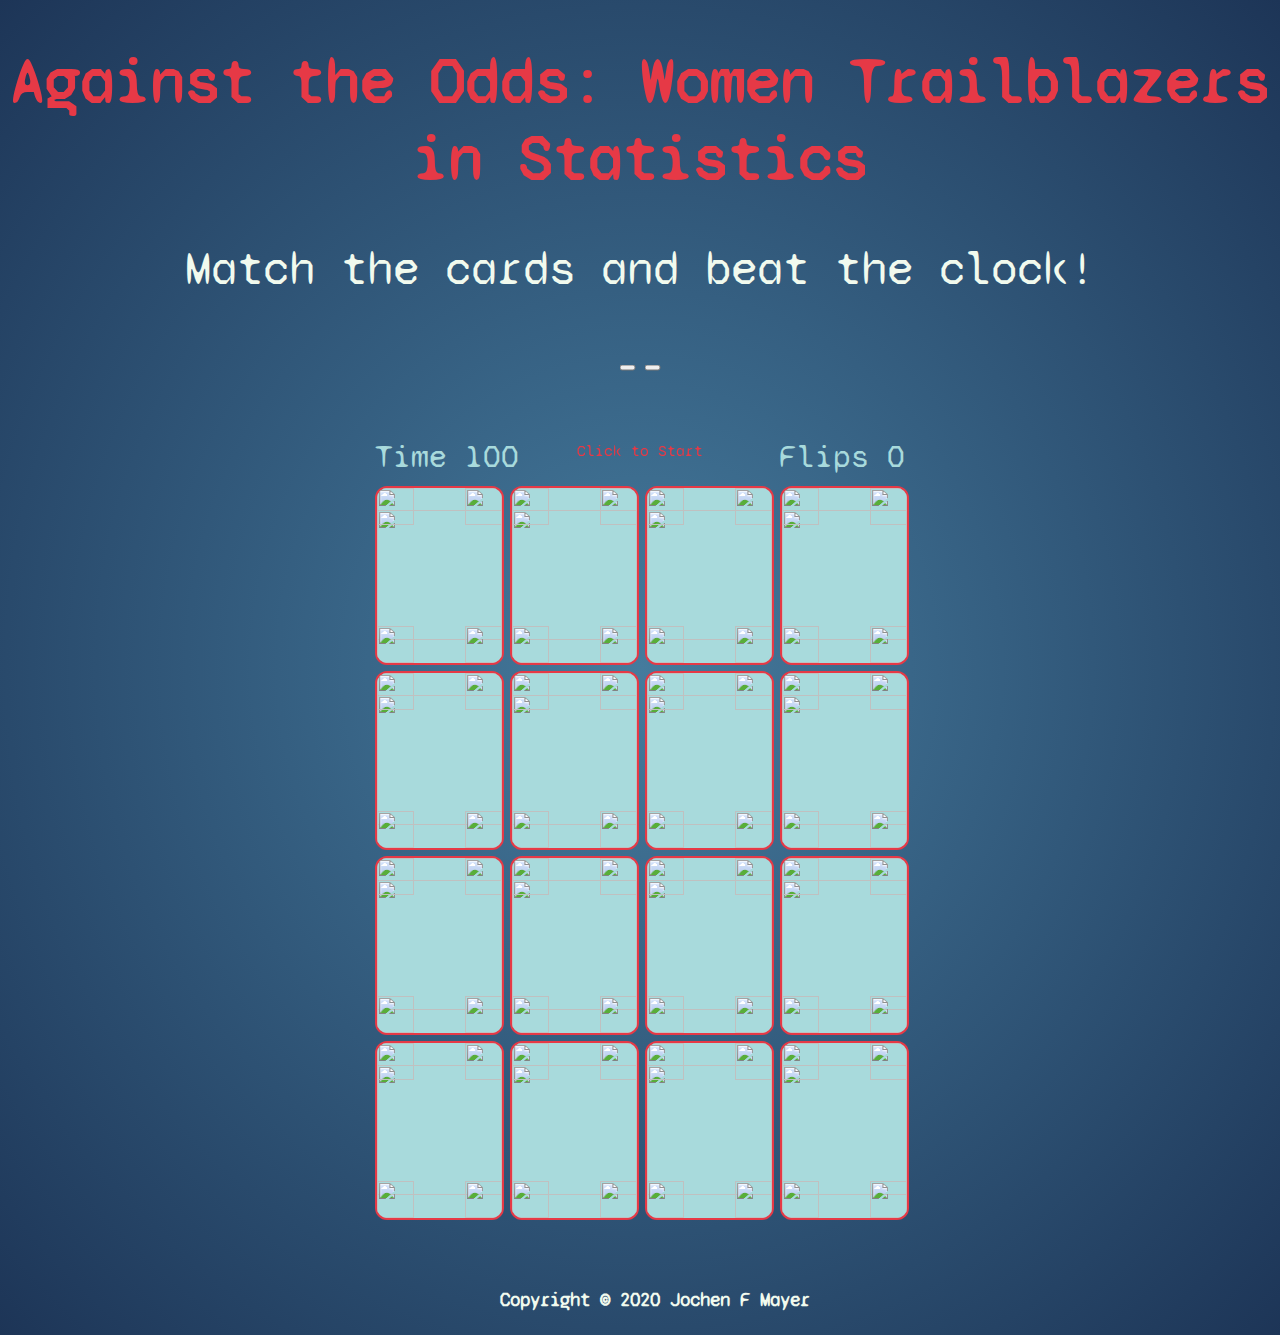
==== commit 2029a110: "added jshint result as screenshot and tried to tackle site.webmanifest error which keeps being shown" ====
--- a/index.html
+++ b/index.html
@@ -1,11 +1,12 @@
 <!DOCTYPE html>
 <html lang="en">
 <head>
+    <meta charset="UTF-8">
     <title>Against the Odds</title>
-    <link rel="apple-touch-icon" sizes="180x180" href="/apple-touch-icon.png">
+    <link rel="apple-touch-icon" sizes="180x180" href="assets/images/apple-touch-icon.png">
     <link rel="icon" type="image/png" sizes="32x32" href="assets/images/favicon-32x32.png">
     <link rel="icon" type="image/png" sizes="16x16" href="assets/images//favicon-16x16.png">
-    <link rel="manifest" href="/site.webmanifest">
+    <!--<link rel="manifest" href="/site.webmanifest">-->
     <meta name="viewport" content="width=device-width, initial-scale=1">
     <meta name="Description" content="Author: Mayer, Jochen F. A memory card game about women who were trailblazers and outstanding contributors to Statistics, for entertainment and 
     educational purposes">
@@ -18,8 +19,8 @@
     <h2 class ="lead"> Match the cards and beat the clock!</h2>
     <div class="button-container">
     <div class = "gamebuttons">
-        <button type= "button" class ="btn soundOn" id="soundToggler"></button>
-        <button type= "button" class ="btn gameOn" id="playToggler"></button>
+        <button type= "button" id="soundbtn"></button>
+        <button type= "button" id="playbtn"></button>
     </div>
     </div>
     <!--Game Overlays-->
--- a/assets/css/styles.css
+++ b/assets/css/styles.css
@@ -10,7 +10,7 @@
 
 html {
     min-height: 100vh;
-    cursor: url(assets/cursors/female-icon.png), auto;
+
 }
 
 /* titles and game container index.html*/
@@ -95,6 +95,10 @@
 }
 
 
+/*.button:hover {
+
+    cursor: url(/assets/cursors/female-icon.png), auto;
+}*/
 
 
 
@@ -123,7 +127,7 @@
     border: solid 2px #E63946;
     border-radius: .5rem;
     outline: none;
-    background: url('assets/images/pause_icon.png') no-repeat;
+    background: url('https://upload.wikimedia.org/wikipedia/commons/9/95/Ic_pause_48px.svg') no-repeat;
     background-size: cover;
     background-position: center;
     background-color: #F1FAEE;
@@ -144,7 +148,7 @@
 
 .card:hover {
 
-    cursor: url(/assets/cursors/female.ico), auto;
+    cursor: url(/assets/cursors/female-icon-mini.png), auto;
 }
 
 
@@ -258,7 +262,7 @@
 /*styling mouseover on match */
 
 
-.card-face div {
+.visible.caption {
 
 display: none;
 vertical-align: bottom;
@@ -273,7 +277,6 @@
 }
 
 .card-face div /*when matched*/{
-
 
     display: block;
 }
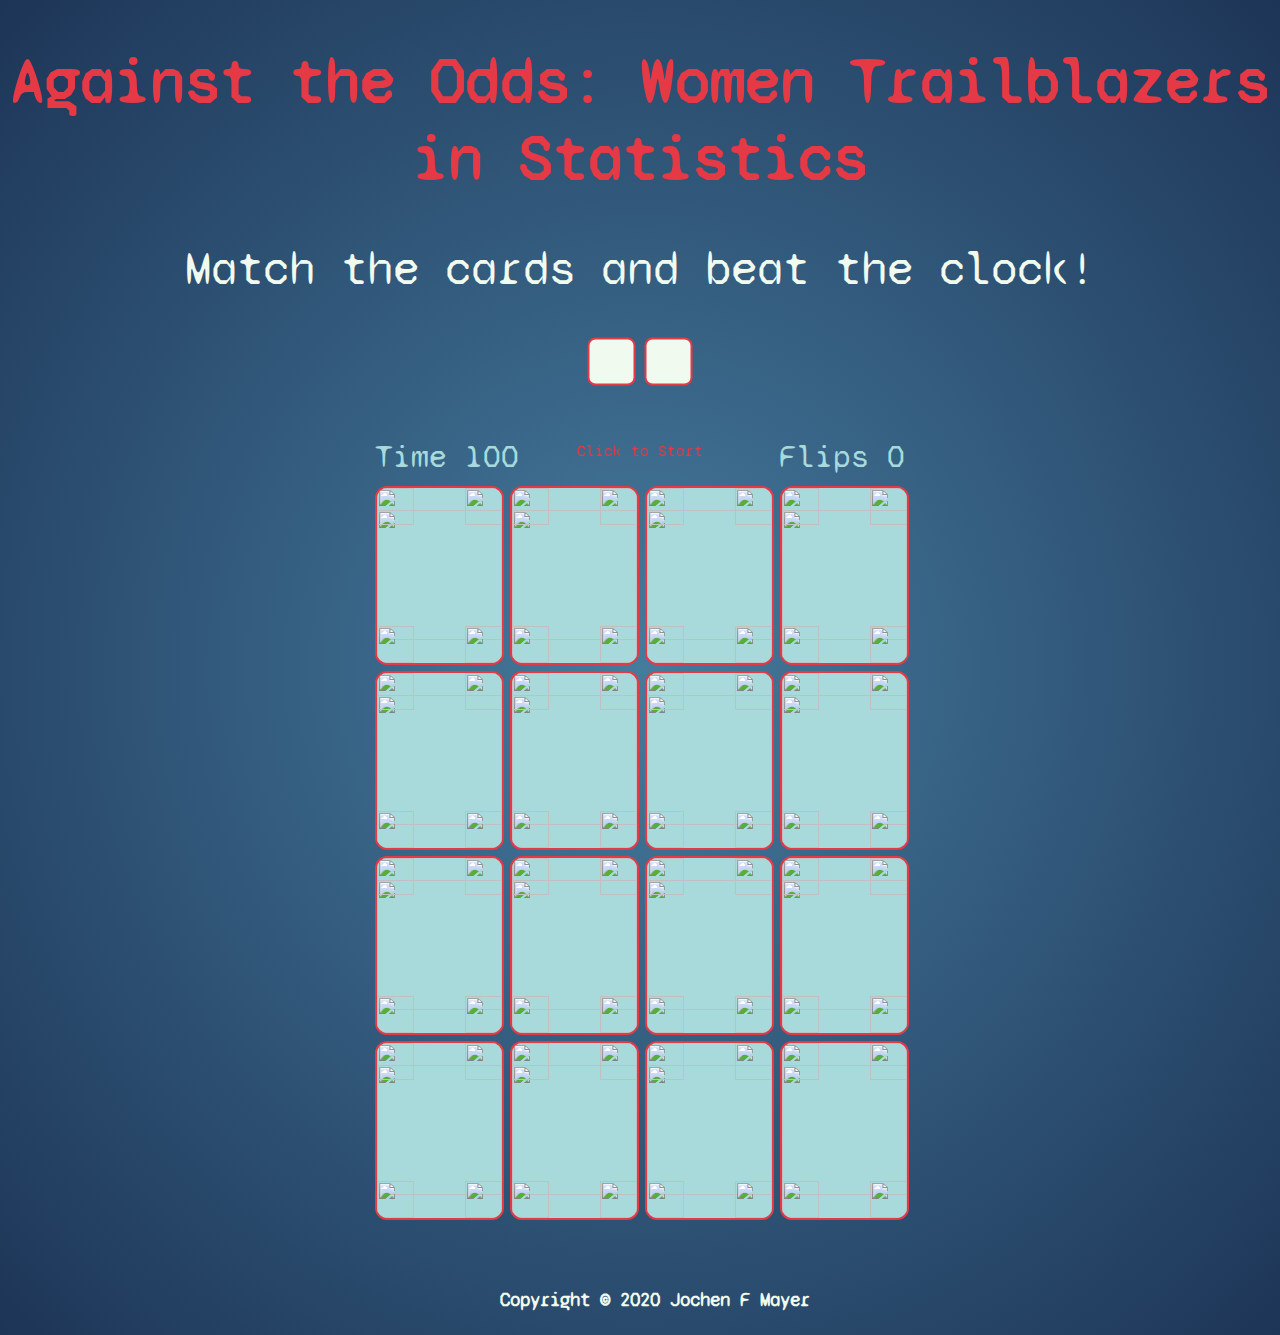
==== commit 52ff3788: "went through CSS and HTML validator again and rectified 3 errors in both HTML in response, all good " ====
--- a/index.html
+++ b/index.html
@@ -244,7 +244,7 @@
     </div>
     <!--footer-->
 <footer class= "container-fluid">
-    <h3>Copyright &copy 2020 Jochen F Mayer </h3>
+    <h3>Copyright &copy; 2020 Jochen F Mayer </h3>
 </footer>     
 <script src="assets/js/script.js" async></script>
 </body>
--- a/assets/css/styles.css
+++ b/assets/css/styles.css
@@ -95,16 +95,9 @@
 }
 
 
-/*.button:hover {
-
-    cursor: url(/assets/cursors/female-icon.png), auto;
-}*/
-
-
-
-
-
-#soundToggler {
+
+
+#soundbtn {
 
     height: 3rem;
     width: 3rem;
@@ -120,7 +113,7 @@
 
 
 
-#playToggler {
+#playbtn {
 
     height: 3rem;
     width: 3rem;
@@ -256,58 +249,6 @@
 border-radius: 12px;
 
 }
-
-
-
-/*styling mouseover on match */
-
-
-.visible.caption {
-
-display: none;
-vertical-align: bottom;
-position: relative;
-top: 20px;
-opacity: 0;
-color: #F1FAEE;
-font-weight: bold;
-text-transform: uppercase;
-text-align: center;
-
-}
-
-.card-face div /*when matched*/{
-
-    display: block;
-}
-
-.card-front img{
-  -webkit-transition: all 0.5s linear;
-          transition: all 0.5s linear;
-  -webkit-transform: scale3d(1, 1, 1);
-          transform: scale3d(1, 1, 1);
-}
-
-
-
-.card-front:hover div{
- background: rgba(20, 19, 19, 0.5);
-}
-
-
-.card-front:hover div{
-  opacity: 1;
-  top: 0;
-}
-
-
-.card-front:hover img{
-  -webkit-transform: scale3d(1.2, 1.2, 1);
-          transform: scale3d(1.2, 1.2, 1);
-}
-
-
-
 
 
 
@@ -519,10 +460,5 @@
         align-items: center;
     }
 
-/*
-  img.frame { 
-    border-width: 0px;
-    width: 100%; }
-    }
-*/
+
 }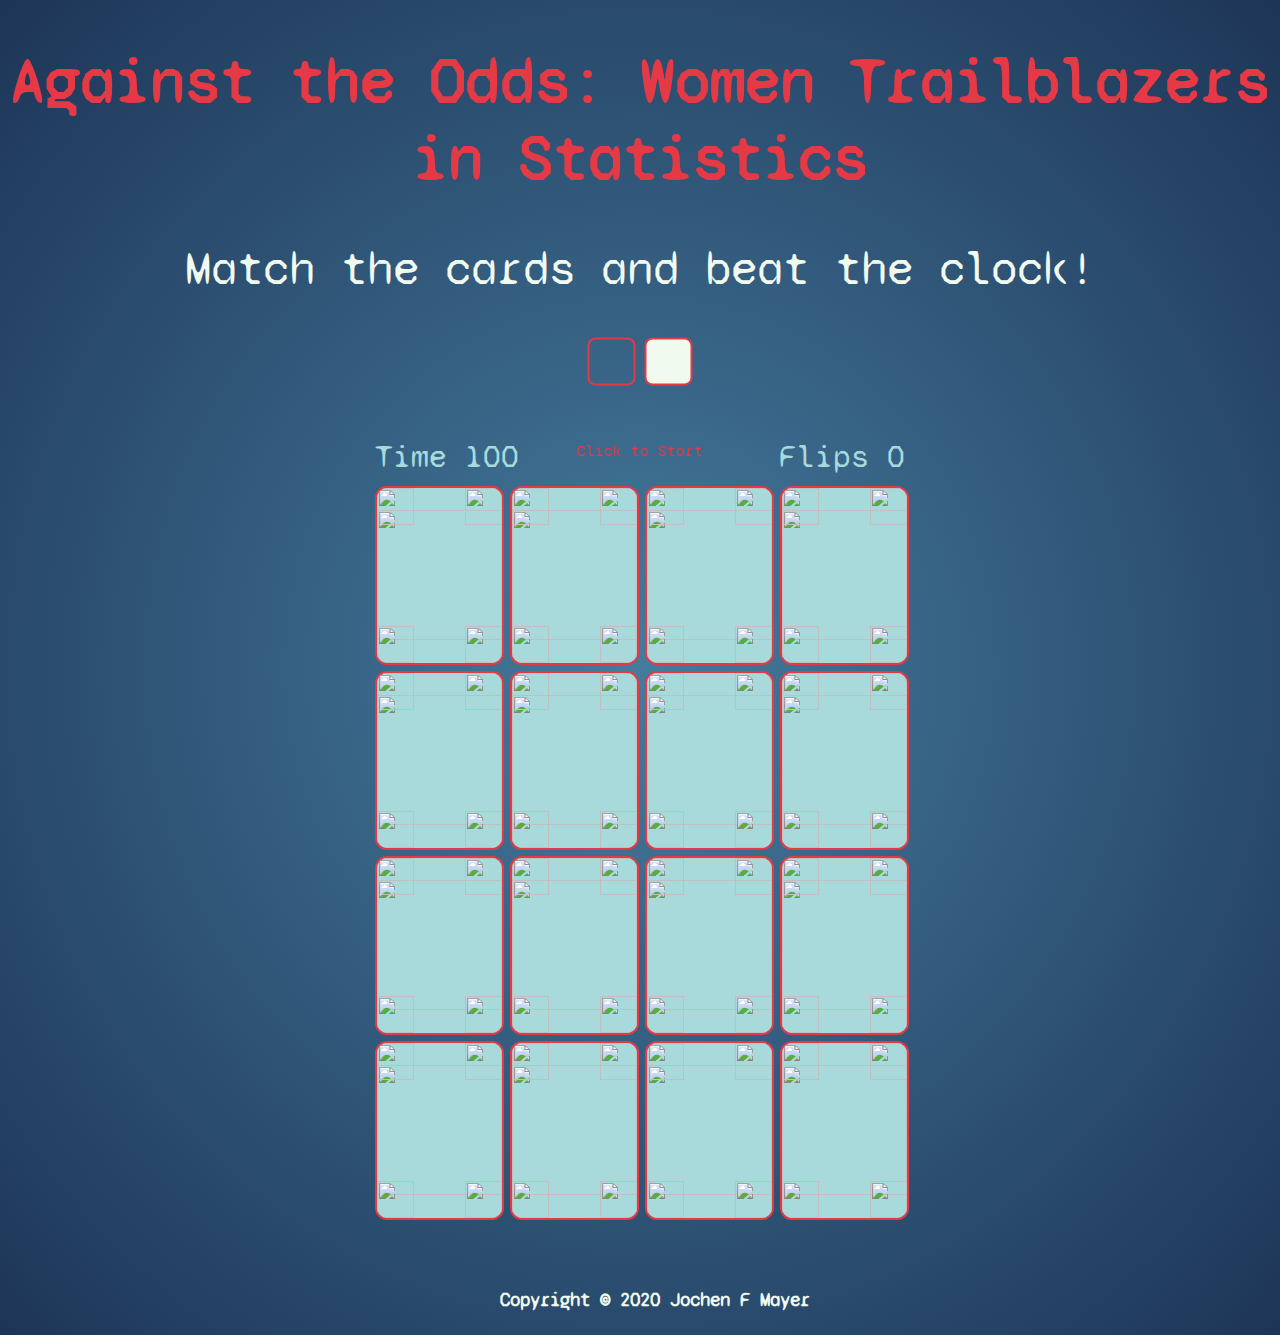
==== commit d10a247f: "tried to implement mute/unmute and play/pause functions but failed" ====
--- a/index.html
+++ b/index.html
@@ -20,7 +20,7 @@
     <div class="button-container">
     <div class = "gamebuttons">
         <button type= "button" id="soundbtn"></button>
-        <button type= "button" id="playbtn"></button>
+        <button type= "button" id="playpausebtn"></button>
     </div>
     </div>
     <!--Game Overlays-->
--- a/assets/css/styles.css
+++ b/assets/css/styles.css
@@ -1,16 +1,25 @@
+/*
+* Prefixed by https://autoprefixer.github.io
+* PostCSS: v7.0.29,
+* Autoprefixer: v9.7.6
+* Browsers: last 4 version
+*/
+
 body {
 
 font-family: 'Syne Mono', monospace, serif;
 margin: 0;
+background: -o-radial-gradient(#457B9D, #1D3557);
 background: radial-gradient(#457B9D, #1D3557);
-box-sizing: border-box;
+-webkit-box-sizing: border-box;
+        box-sizing: border-box;
 }
 
 
 
 html {
     min-height: 100vh;
-
+   
 }
 
 /* titles and game container index.html*/
@@ -40,8 +49,12 @@
 .game-info-container {
 
 grid-column: 1 / -1;
+display: -webkit-box;
+display: -ms-flexbox;
 display: flex;
-justify-content: space-between;
+-webkit-box-pack: justify;
+    -ms-flex-pack: justify;
+        justify-content: space-between;
 }
 
 .game-info{
@@ -51,12 +64,17 @@
 }
 
 .game-container {
+    display: -ms-grid;
     display: grid;
+    -ms-grid-columns: auto 10px auto 10px auto 10px auto;
     grid-template-columns: repeat(4, auto);
     grid-gap: 10px; 
     margin: 50px;
-    justify-content: center;
-    perspective: 500px;
+    -webkit-box-pack: center;
+        -ms-flex-pack: center;
+            justify-content: center;
+    -webkit-perspective: 500px;
+            perspective: 500px;
 }
 
 
@@ -91,7 +109,8 @@
   top: 50%;
   left: 50%;
   -ms-transform: translate(-50%, -50%);
-  transform: translate(-50%, -50%);
+  -webkit-transform: translate(-50%, -50%);
+          transform: translate(-50%, -50%);
 }
 
 
@@ -104,7 +123,7 @@
     border: solid 2px #E63946;
     border-radius: .5rem;
     outline: none;
-    background: url('https://upload.wikimedia.org/wikipedia/commons/2/21/Speaker_Icon.svg') no-repeat;
+    background: url(https://upload.wikimedia.org/wikipedia/commons/2/21/Speaker_Icon.svg) no-repeat;
     background-size: cover;
     background-position: center;
     background-color: #F1FAEE;
@@ -113,14 +132,14 @@
 
 
 
-#playbtn {
+#playpausebtn {
 
     height: 3rem;
     width: 3rem;
     border: solid 2px #E63946;
     border-radius: .5rem;
     outline: none;
-    background: url('https://upload.wikimedia.org/wikipedia/commons/9/95/Ic_pause_48px.svg') no-repeat;
+    background: url(https://upload.wikimedia.org/wikipedia/commons/9/95/Ic_pause_48px.svg) no-repeat;
     background-size: cover;
     background-position: center;
     background-color: #F1FAEE;
@@ -135,21 +154,32 @@
 position: relative;
 height: 175px;
 width: 125px;
-transform: scale(1);
+-webkit-transform: scale(1);
+    -ms-transform: scale(1);
+        transform: scale(1);
 }
 
 
 .card:hover {
 
-    cursor: url(/assets/cursors/female-icon-mini.png), auto;
-}
+ cursor: url("../cursors/female-icon-mini.png"), auto;
+ 
+ }
 
 
 
 .card:active {
 
-    transform: scale(.97);
+    -webkit-transform: scale(.97);
+
+        -ms-transform: scale(.97);
+
+            transform: scale(.97);
+     -webkit-transition: -webkit-transform .2s;
+     transition: -webkit-transform .2s;
+     -o-transition: transform .2s;
      transition: transform .2s;
+     transition: transform .2s, -webkit-transform .2s;
 }
 
 .card-face {
@@ -157,27 +187,42 @@
     position: absolute;
     width: 100%;
     height: 100%;
+    display: -webkit-box;
+    display: -ms-flexbox;
     display: flex;
-    justify-content: center;
-    align-items: center;
+    -webkit-box-pack: center;
+        -ms-flex-pack: center;
+            justify-content: center;
+    -webkit-box-align: center;
+        -ms-flex-align: center;
+            align-items: center;
     border-radius: 12px;
     border-width: 1px;
     border-style: solid;
     overflow: hidden;
-    backface-visibility: hidden;
-    transition: transform 500ms ease-in-out; 
+    -webkit-backface-visibility: hidden;
+            backface-visibility: hidden;
+    -webkit-transition: -webkit-transform 500ms ease-in-out;
+    transition: -webkit-transform 500ms ease-in-out;
+    -o-transition: transform 500ms ease-in-out;
+    transition: transform 500ms ease-in-out;
+    transition: transform 500ms ease-in-out, -webkit-transform 500ms ease-in-out; 
 }
 
 
 
 .card.visible .card-back{
 
-transform: rotateY(-180deg);
+-webkit-transform: rotateY(-180deg);
+
+        transform: rotateY(-180deg);
 
 }
 .card.visible .card-front{
 
-transform: rotateY(0)
+-webkit-transform: rotateY(0);
+
+        transform: rotateY(0)
 }
 
 
@@ -195,6 +240,8 @@
 position: absolute;
 width: 37px;
 height: 37px;
+-webkit-transition: width 100ms ease-in-out, height 100ms ease-in-out;
+-o-transition: width 100ms ease-in-out, height 100ms ease-in-out;
 transition: width 100ms ease-in-out, height 100ms ease-in-out;
 
 }
@@ -226,7 +273,9 @@
 }
 
 .normaldistribution{
-    align-self: center;
+    -ms-flex-item-align: center;
+        -ms-grid-row-align: center;
+        align-self: center;
     height: 130px;
     width: 125px;
     
@@ -235,9 +284,11 @@
 
 
 .card-front{
-    transform: rotateY(180deg);
+    -webkit-transform: rotateY(180deg);
+            transform: rotateY(180deg);
     border: 2px solid #F1FAEE;
-    backface-visibility: hidden;
+    -webkit-backface-visibility: hidden;
+            backface-visibility: hidden;
 }
 
 
@@ -264,10 +315,16 @@
     left: 0;
     bottom: 0;
     color: #E63946;
-    justify-content: center;
-    align-items: center;
+    -webkit-box-pack: center;
+        -ms-flex-pack: center;
+            justify-content: center;
+    -webkit-box-align: center;
+        -ms-flex-align: center;
+            align-items: center;
     z-index: 100; 
     font-family: 'Syne Mono', monospace, serif;
+    -webkit-transition: background-color 500ms, font-size 500ms;
+    -o-transition: background-color 500ms, font-size 500ms;
     transition: background-color 500ms, font-size 500ms;
 
 
@@ -281,9 +338,15 @@
 }
 
 .overlay-text.visible {
+    display: -webkit-box;
+    display: -ms-flexbox;
     display: flex;
-    flex-direction: column;
-    animation: overlay-grow 500ms forwards;
+    -webkit-box-orient: vertical;
+    -webkit-box-direction: normal;
+        -ms-flex-direction: column;
+            flex-direction: column;
+    -webkit-animation: overlay-grow 500ms forwards;
+            animation: overlay-grow 500ms forwards;
 
 }
 
@@ -335,7 +398,8 @@
 .grid-item figure {
   padding: 0;
   margin: 0;
-  box-shadow: 0px 0px 6px 0px rgba(0, 0, 0, 0.05);
+  -webkit-box-shadow: 0px 0px 6px 0px rgba(0, 0, 0, 0.05);
+          box-shadow: 0px 0px 6px 0px rgba(0, 0, 0, 0.05);
 
 }
 
@@ -347,12 +411,16 @@
   height: 100%;    
   border: 1px solid #A8DADC;
   border-radius: 10px;
-box-shadow: 0 1px 3px rgba(0,0,0,0.12), 0 1px 2px rgba(0,0,0,0.24);
+-webkit-box-shadow: 0 1px 3px rgba(0,0,0,0.12), 0 1px 2px rgba(0,0,0,0.24);
+        box-shadow: 0 1px 3px rgba(0,0,0,0.12), 0 1px 2px rgba(0,0,0,0.24);
+  -webkit-transition: all 0.3s cubic-bezier(.25,.8,.25,1);
+  -o-transition: all 0.3s cubic-bezier(.25,.8,.25,1);
   transition: all 0.3s cubic-bezier(.25,.8,.25,1);
 }
 
 .grid-item figure:hover {
-  box-shadow: 0 14px 28px rgba(0,0,0,0.25), 0 10px 10px rgba(0,0,0,0.22);
+  -webkit-box-shadow: 0 14px 28px rgba(0,0,0,0.25), 0 10px 10px rgba(0,0,0,0.22);
+          box-shadow: 0 14px 28px rgba(0,0,0,0.25), 0 10px 10px rgba(0,0,0,0.22);
 }
 
 
@@ -426,6 +494,20 @@
 
 
 
+@-webkit-keyframes overlay-grow {
+    from {
+        background-color: rgba(0,0,0,0);
+        font-size: 0;
+    }
+    to {
+        background-color: rgba(0,0,0,.8);
+        font-size: 10em;
+    }
+
+}
+
+
+
 @keyframes overlay-grow {
     from {
         background-color: rgba(0,0,0,0);
@@ -451,13 +533,19 @@
 @media (max-width: 600px) {
 
     .game-container {
+        -ms-grid-columns: auto 10px auto;
         grid-template-columns: repeat(2, auto);
 
     }
 
     .game-info-container {
-        flex-direction: column;
-        align-items: center;
+        -webkit-box-orient: vertical;
+        -webkit-box-direction: normal;
+            -ms-flex-direction: column;
+                flex-direction: column;
+        -webkit-box-align: center;
+            -ms-flex-align: center;
+                align-items: center;
     }
 
 
